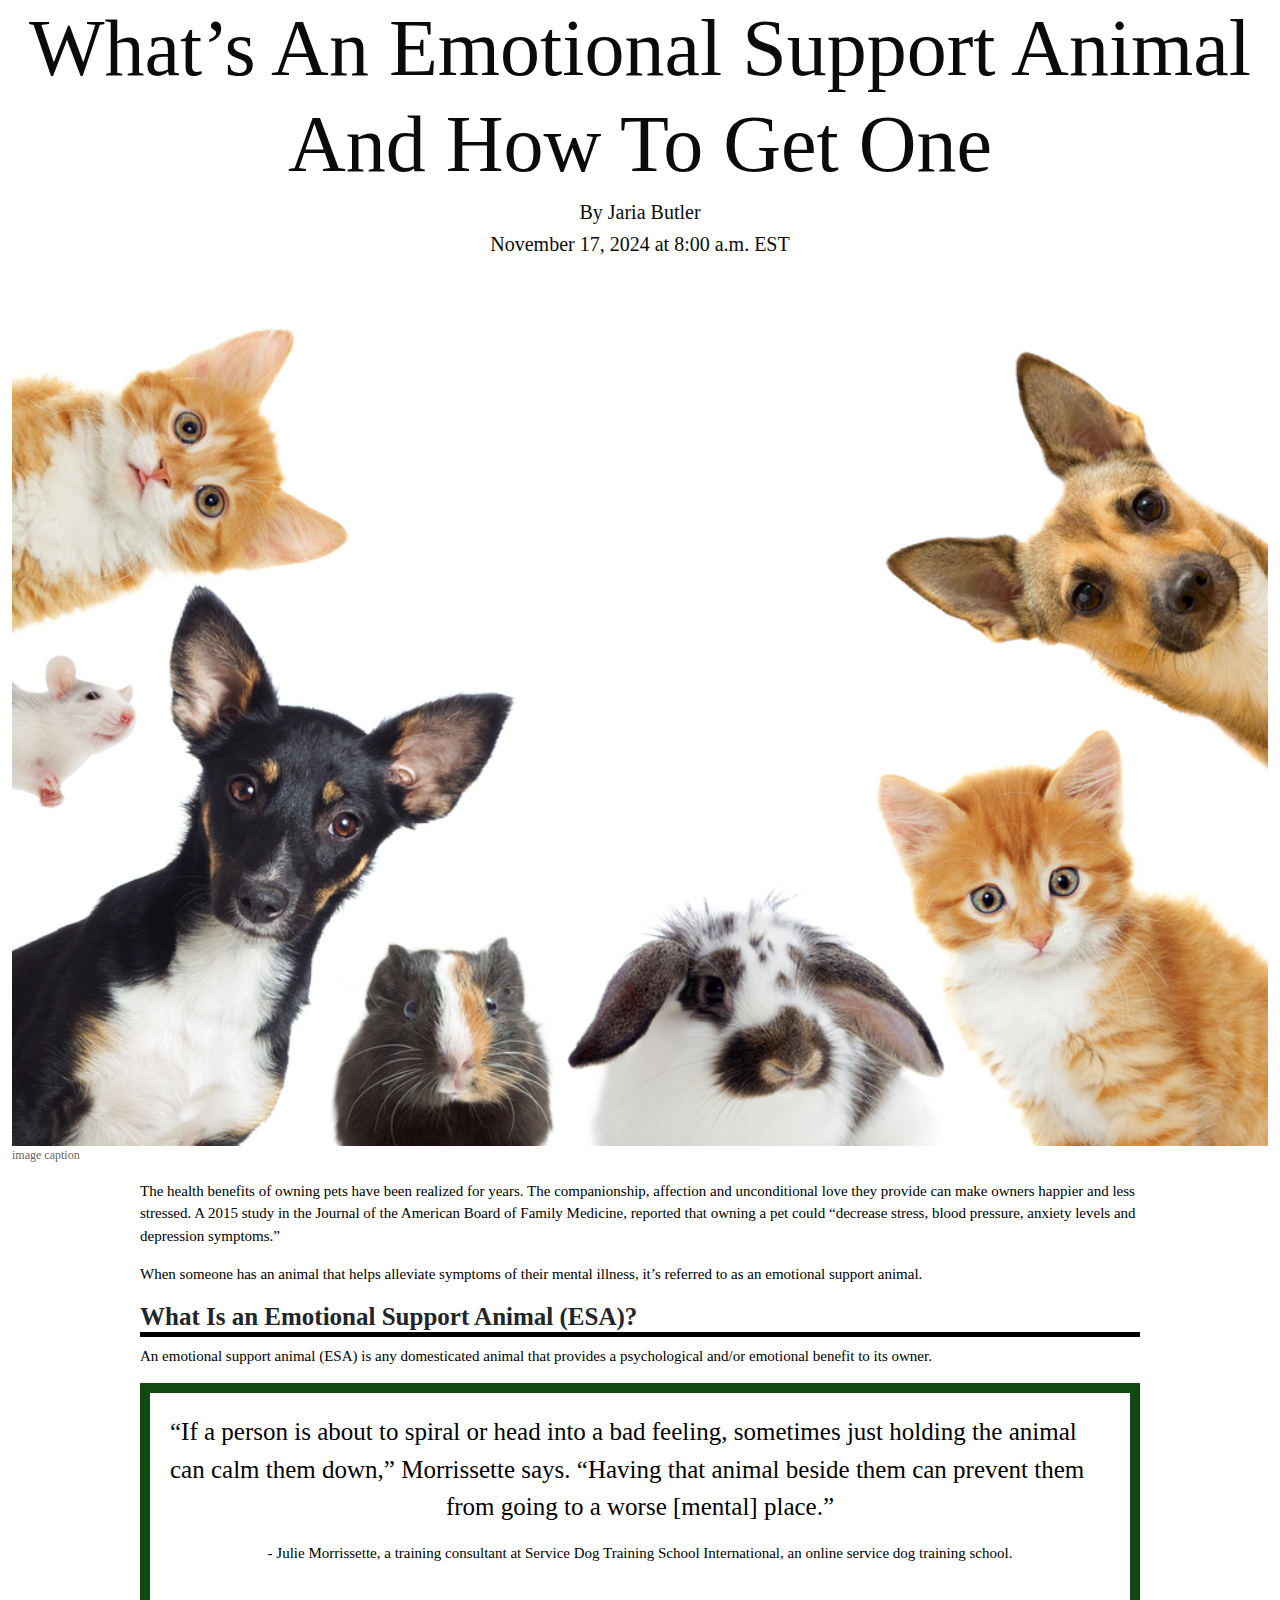
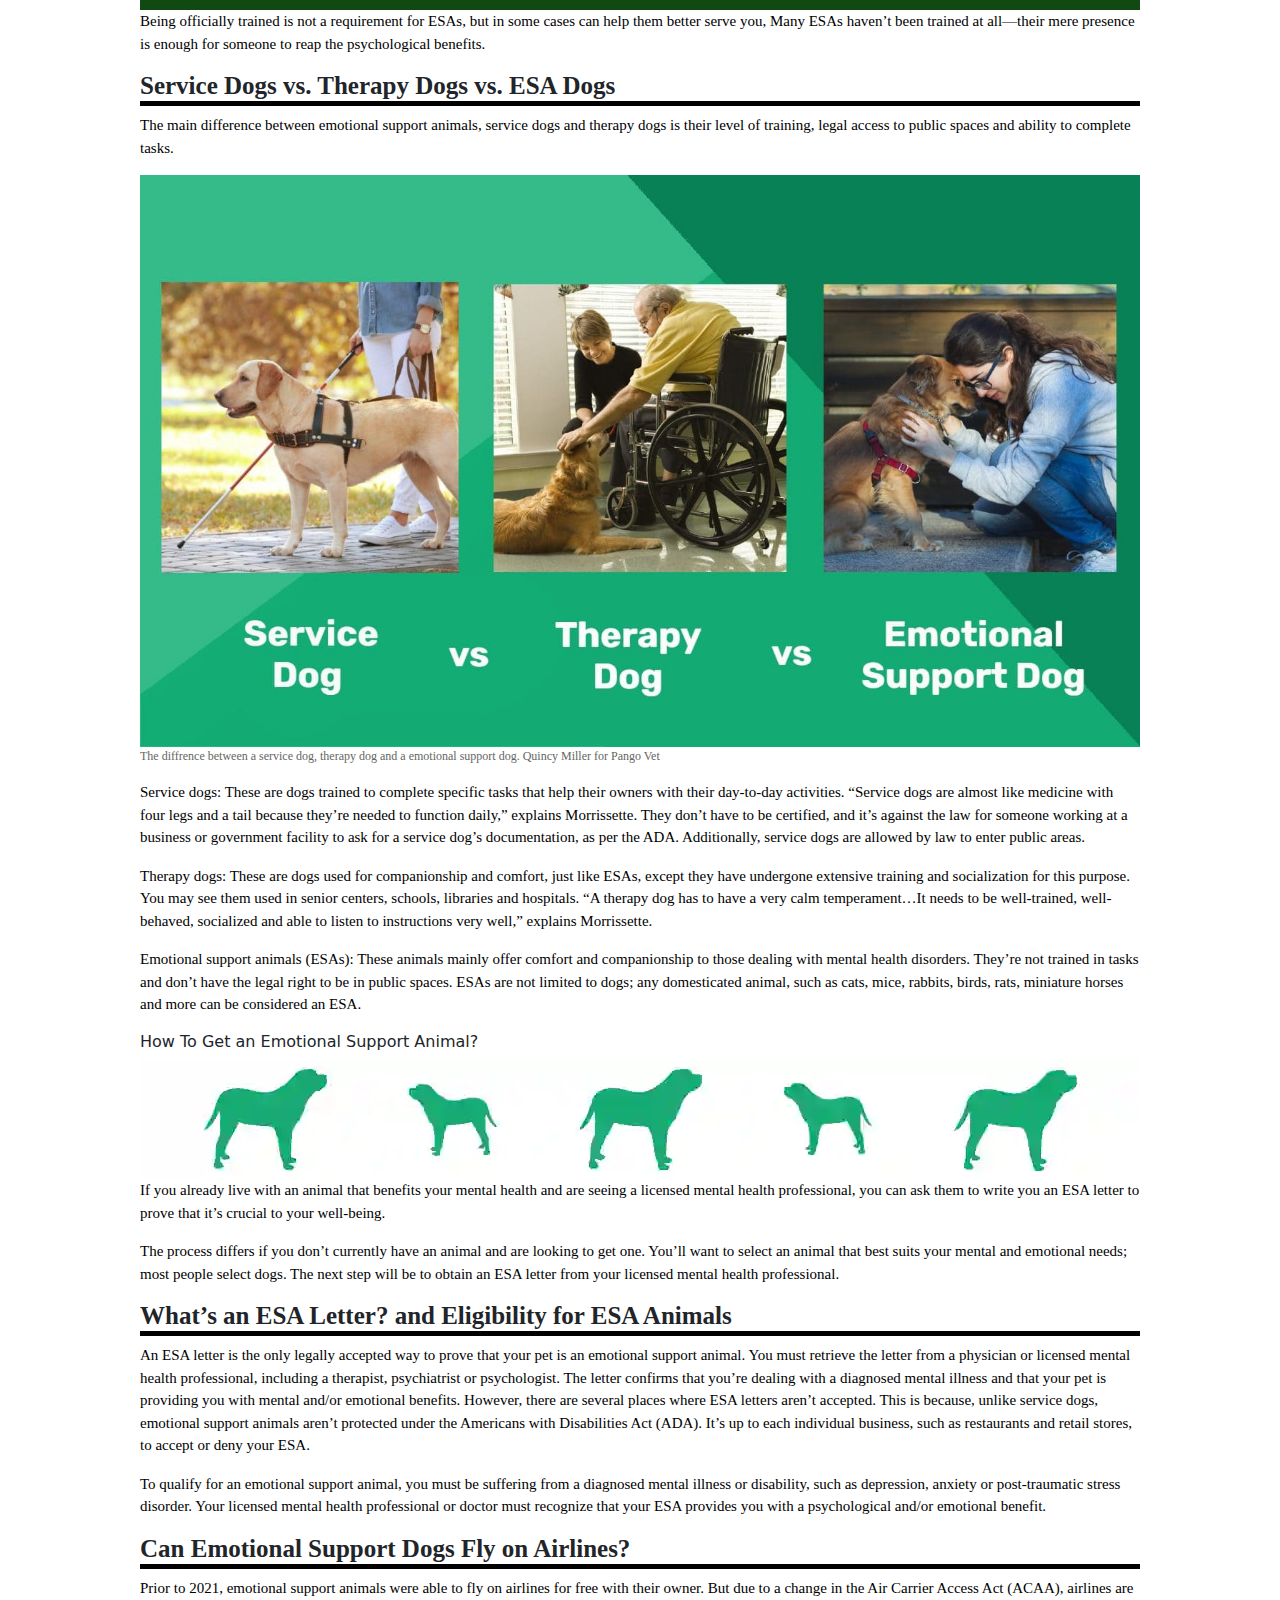
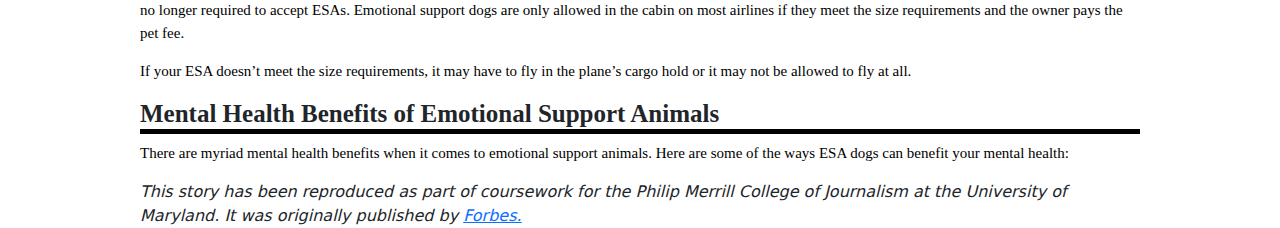
==== final-project/index.html @ 1d3c58e9 "final project" ====
<!doctype html>
<html lang="en">
    <head>
        <title>Jaria Butler Final Project</title>
        <meta charset="utf-8" />
        <meta name="viewport" content="width=device-width, initial-scale=1, shrink-to-fit=no" />

        <!-- Bootstrap CSS -->
        <link
            href="https://cdn.jsdelivr.net/npm/bootstrap@5.3.3/dist/css/bootstrap.min.css"
            rel="stylesheet"
            integrity="sha384-QWTKZyjpPEjISv5WaRU9OFeRpok6YctnYmDr5pNlyT2bRjXh0JMhjY6hW+ALEwIH"
            crossorigin="anonymous" />

        <link href="style.css" rel="stylesheet" />
    </head>

    <body>
        <div class="container-fluid" id="topper">
            <div class="row">
                <div class="col">
                    <h1>What’s An Emotional Support Animal And How To Get One</h1>
                    <h2>By Jaria Butler</h2>
                    <h3>November 17, 2024 at 8:00 a.m. EST</h3>
                    <img src="Best-Small-Pets-For-Anxiety.jpg" alt="a group of diffrent animals" id="topperimage" />
                </div>
            </div>
        </div>
        <div class="container-fluid" id="info">
            <div class="row">
                <div class="col">
                    <p class="caption">image caption</p>
                </div>
            </div>
        </div>
        <div class="container-fluid" id="content">
            <div class="row">
                <div class="col">
                    <p>
                        The health benefits of owning pets have been realized for years. The companionship, affection
                        and unconditional love they provide can make owners happier and less stressed. A 2015 study in
                        the Journal of the American Board of Family Medicine, reported that owning a pet could “decrease
                        stress, blood pressure, anxiety levels and depression symptoms.”
                    </p>
                    <p>
                        When someone has an animal that helps alleviate symptoms of their mental illness, it’s referred
                        to as an emotional support animal.
                    </p>

                    <h4>What Is an Emotional Support Animal (ESA)?</h4>
                    <p>
                        An emotional support animal (ESA) is any domesticated animal that provides a psychological
                        and/or emotional benefit to its owner.
                    </p>

                    <div class="pullquote">
                        <p class="quote">
                            “If a person is about to spiral or head into a bad feeling, sometimes just holding the
                            animal can calm them down,” Morrissette says. “Having that animal beside them can prevent
                            them from going to a worse [mental] place.”
                        </p>
                        <p class="attribution">
                            - Julie Morrissette, a training consultant at Service Dog Training School International, an
                            online service dog training school.
                        </p>
                    </div>

                    <p>
                        Being officially trained is not a requirement for ESAs, but in some cases can help them better
                        serve you, Many ESAs haven’t been trained at all—their mere presence is enough for someone to
                        reap the psychological benefits.
                    </p>
                    <h4>Service Dogs vs. Therapy Dogs vs. ESA Dogs</h4>
                    <p>
                        The main difference between emotional support animals, service dogs and therapy dogs is their
                        level of training, legal access to public spaces and ability to complete tasks.
                    </p>
                    <img
                        src="Service-Dog-vs.-Therapy-Dog-vs.-Emotional-Support-Dog%20(1).jpg"
                        alt="Pictures of diffrent animals and their label." />
                    <p class="caption">
                        The diffrence between a service dog, therapy dog and a emotional support dog.
                        <span class="credit">Quincy Miller for Pango Vet</span>
                    </p>

                    <p>
                        Service dogs: These are dogs trained to complete specific tasks that help their owners with
                        their day-to-day activities. “Service dogs are almost like medicine with four legs and a tail
                        because they’re needed to function daily,” explains Morrissette. They don’t have to be
                        certified, and it’s against the law for someone working at a business or government facility to
                        ask for a service dog’s documentation, as per the ADA. Additionally, service dogs are allowed by
                        law to enter public areas.
                    </p>

                    <p>
                        Therapy dogs: These are dogs used for companionship and comfort, just like ESAs, except they
                        have undergone extensive training and socialization for this purpose. You may see them used in
                        senior centers, schools, libraries and hospitals. “A therapy dog has to have a very calm
                        temperament…It needs to be well-trained, well-behaved, socialized and able to listen to
                        instructions very well,” explains Morrissette.
                    </p>

                    <p>
                        Emotional support animals (ESAs): These animals mainly offer comfort and companionship to those
                        dealing with mental health disorders. They’re not trained in tasks and don’t have the legal
                        right to be in public spaces. ESAs are not limited to dogs; any domesticated animal, such as
                        cats, mice, rabbits, birds, rats, miniature horses and more can be considered an ESA.
                    </p>
                    <h6>How To Get an Emotional Support Animal?</h6>
                    <img src="dog.webp" alt="Green dogs" />
                    <p>
                        If you already live with an animal that benefits your mental health and are seeing a licensed
                        mental health professional, you can ask them to write you an ESA letter to prove that it’s
                        crucial to your well-being.
                    </p>

                    <p>
                        The process differs if you don’t currently have an animal and are looking to get one. You’ll
                        want to select an animal that best suits your mental and emotional needs; most people select
                        dogs. The next step will be to obtain an ESA letter from your licensed mental health
                        professional.
                    </p>
                    <h4>What’s an ESA Letter? and Eligibility for ESA Animals</h4>
                    <p>
                        An ESA letter is the only legally accepted way to prove that your pet is an emotional support
                        animal. You must retrieve the letter from a physician or licensed mental health professional,
                        including a therapist, psychiatrist or psychologist. The letter confirms that you’re dealing
                        with a diagnosed mental illness and that your pet is providing you with mental and/or emotional
                        benefits. However, there are several places where ESA letters aren’t accepted. This is because,
                        unlike service dogs, emotional support animals aren’t protected under the Americans with
                        Disabilities Act (ADA). It’s up to each individual business, such as restaurants and retail
                        stores, to accept or deny your ESA.
                    </p>

                    <p>
                        To qualify for an emotional support animal, you must be suffering from a diagnosed mental
                        illness or disability, such as depression, anxiety or post-traumatic stress disorder. Your
                        licensed mental health professional or doctor must recognize that your ESA provides you with a
                        psychological and/or emotional benefit.
                    </p>
                    <h4>Can Emotional Support Dogs Fly on Airlines?</h4>
                    <p>
                        Prior to 2021, emotional support animals were able to fly on airlines for free with their owner.
                        But due to a change in the Air Carrier Access Act (ACAA), airlines are no longer required to
                        accept ESAs. Emotional support dogs are only allowed in the cabin on most airlines if they meet
                        the size requirements and the owner pays the pet fee.
                    </p>
                    <p>
                        If your ESA doesn’t meet the size requirements, it may have to fly in the plane’s cargo hold or
                        it may not be allowed to fly at all.
                    </p>

                    <h4>Mental Health Benefits of Emotional Support Animals</h4>

                    <p>
                        There are myriad mental health benefits when it comes to emotional support animals. Here are
                        some of the ways ESA dogs can benefit your mental health:
                    </p>

                    <em>
                        This story has been reproduced as part of coursework for the Philip Merrill College of
                        Journalism at the University of Maryland. It was originally published by
                        <a
                            href="https://www.forbes.com/advisor/pet-insurance/pet-care/emotional-support-animal/"
                            target="_blank"
                            >Forbes.</a
                        ></em
                    >
                </div>
            </div>
        </div>
    </body>
</html>
---- final-project/style.css ----
@media {
    img {
        width: 100%;
    }
    h1 {
        font-family: "Garamond";
        font-size: 50px;
        color: #0b0b0b;
        text-align: center;
    }

    p {
        font-family: "Garamond";
        font-size: 15px;
        color: #000000;
       
    }
    h2 {
        font-family: "Garamond";
        font-size: 20px;
        color: #0b0b0b;
        text-align-last: center;
    }
    h3 {
        font-family: "Garamond";
        font-size: 20px;
        color: #0b0b0b;
        text-align: center;
    }
    h4 {
        border-bottom: 5px solid #000000;
        font-family: "Garamond";
        font-weight: bold;
        font-size: 25px;
    }
   
    #content {
        width: 100%;
        margin: auto;
    }
    .caption {
        font-size: 12px;
        color: #636663;
    }
    .pullquote {
        border: 10px solid #114912;
        padding: 20px;
        text-align-last: center;
    }
    .quote {
        font-size: 25px;
    }
    .attribution {
        font-size: 15px;
    }
}

@media (min-width: 576px) {
    #content {
        width: 80%;
        margin: auto;
    }
    h1 {
        font-size: 80px;
    }
}
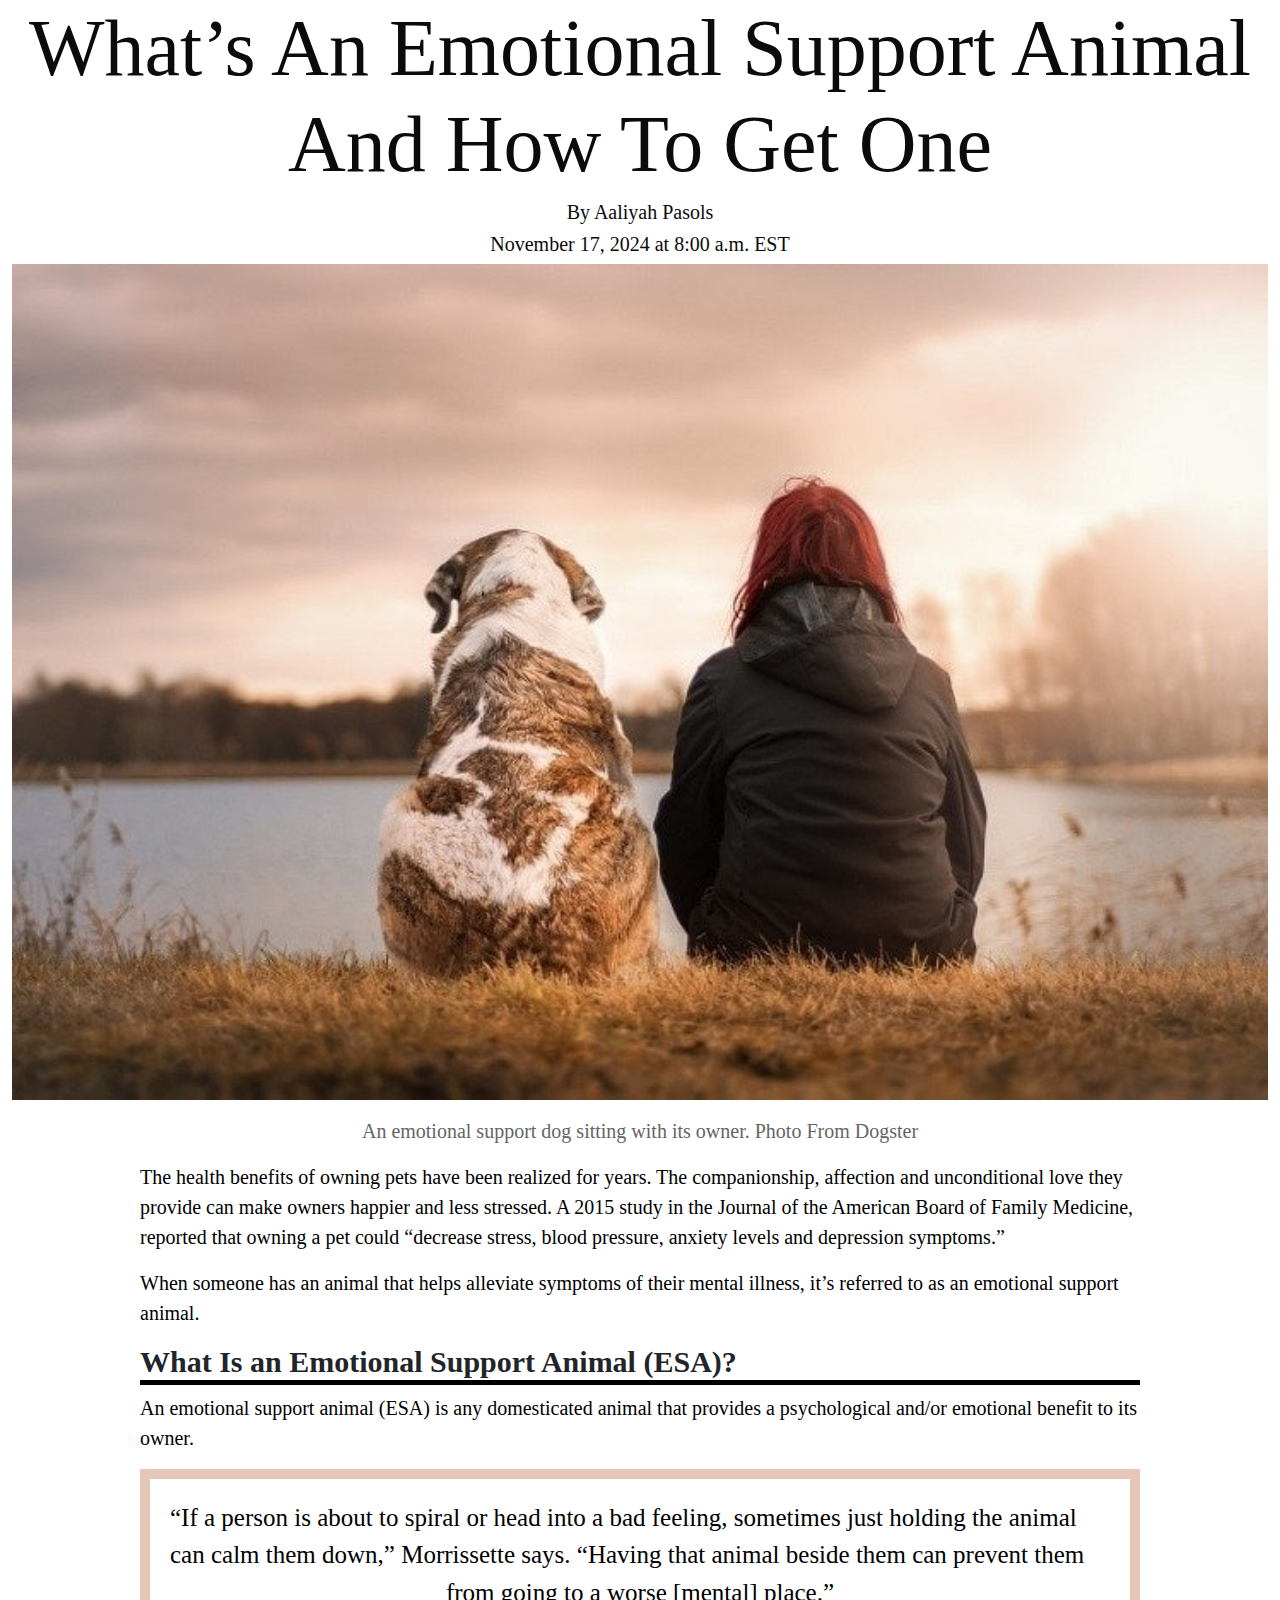
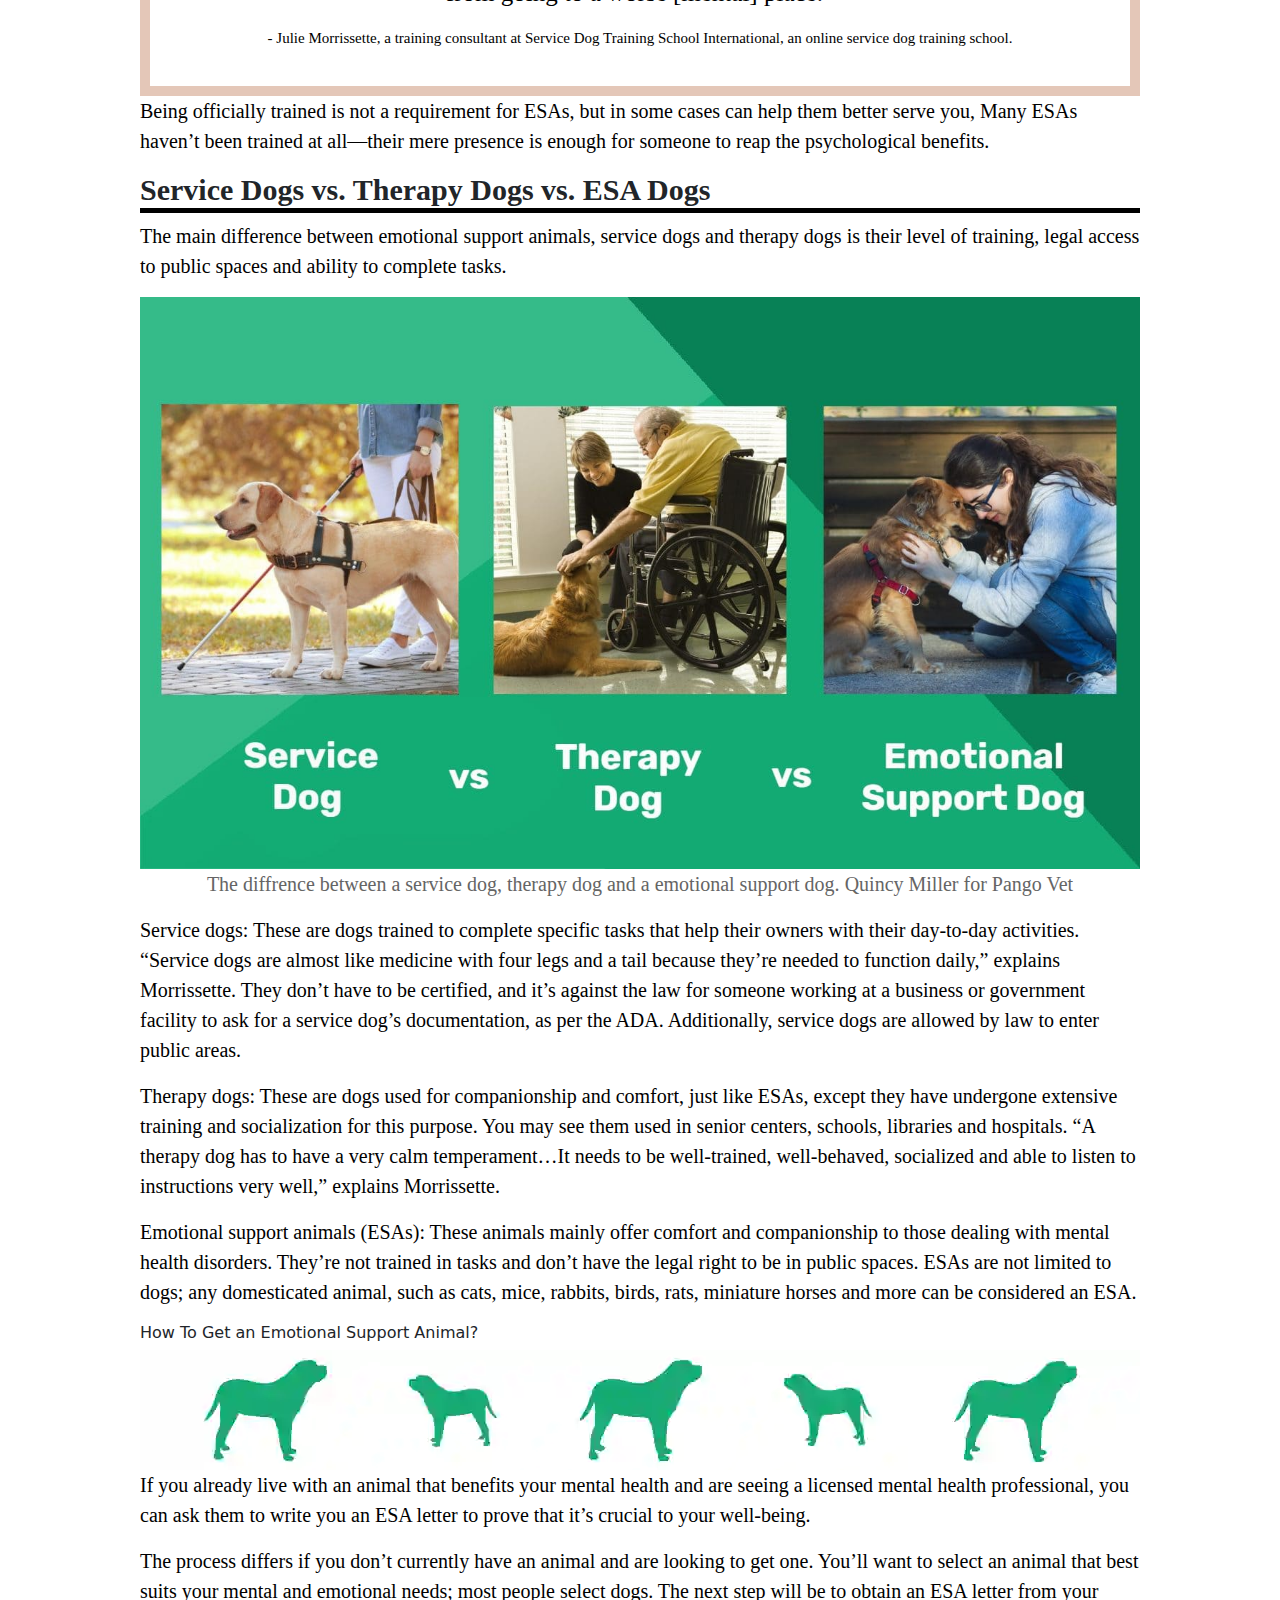
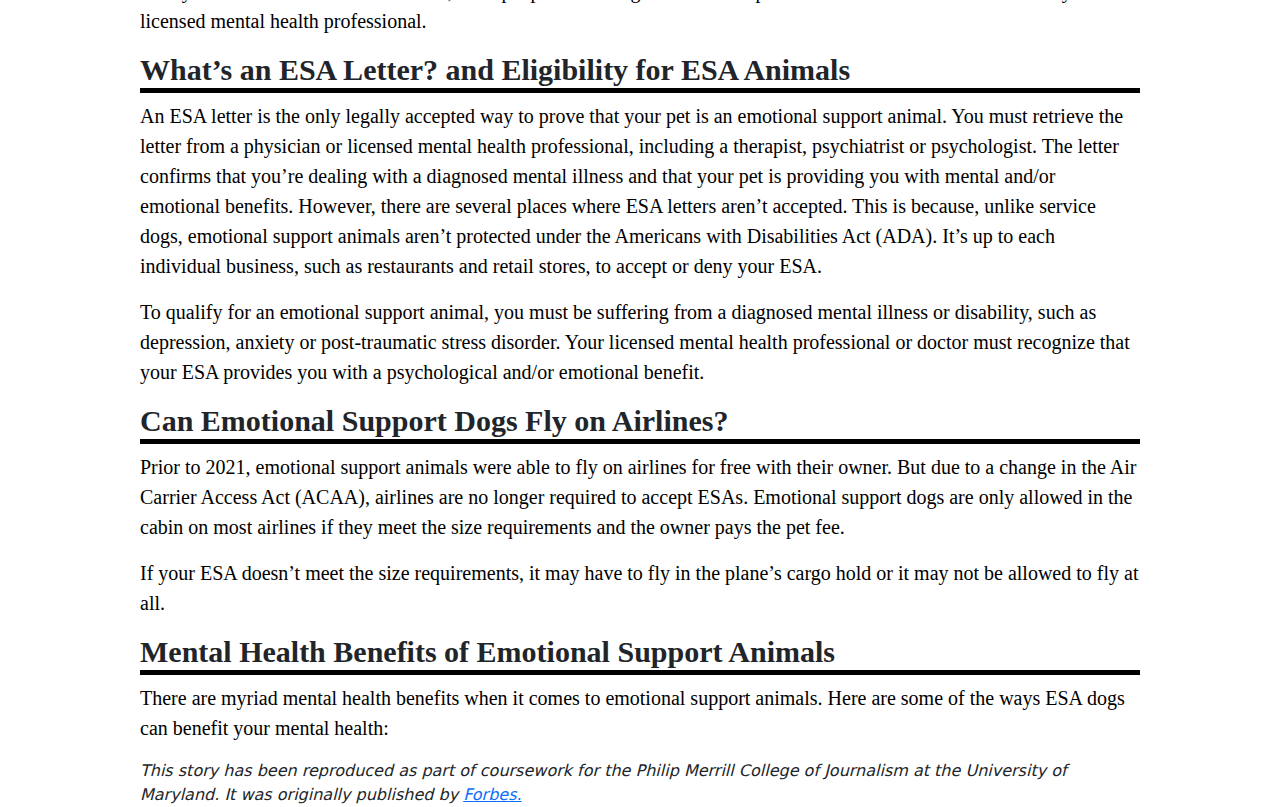
==== commit a6057fa2: "dog picture" ====
--- a/final-project/index.html
+++ b/final-project/index.html
@@ -20,16 +20,20 @@
             <div class="row">
                 <div class="col">
                     <h1>What’s An Emotional Support Animal And How To Get One</h1>
-                    <h2>By Jaria Butler</h2>
+                    <h2>By Aaliyah Pasols</h2>
                     <h3>November 17, 2024 at 8:00 a.m. EST</h3>
-                    <img src="Best-Small-Pets-For-Anxiety.jpg" alt="a group of diffrent animals" id="topperimage" />
+                    <img src="friend-emotional-support_Seaq68_Pixabay.jpg" id="topperimage" />
                 </div>
             </div>
         </div>
         <div class="container-fluid" id="info">
             <div class="row">
                 <div class="col">
-                    <p class="caption">image caption</p>
+                    <p class="caption"></p>
+                    <p class="caption">
+                        An emotional support dog sitting with its owner.
+                        <span class="credit">Photo From Dogster</span>
+                    </p>
                 </div>
             </div>
         </div>
@@ -46,25 +50,21 @@
                         When someone has an animal that helps alleviate symptoms of their mental illness, it’s referred
                         to as an emotional support animal.
                     </p>
-
+                   
                     <h4>What Is an Emotional Support Animal (ESA)?</h4>
                     <p>
                         An emotional support animal (ESA) is any domesticated animal that provides a psychological
                         and/or emotional benefit to its owner.
                     </p>
-
-                    <div class="pullquote">
+ <div class="pullquote">
                         <p class="quote">
-                            “If a person is about to spiral or head into a bad feeling, sometimes just holding the
-                            animal can calm them down,” Morrissette says. “Having that animal beside them can prevent
-                            them from going to a worse [mental] place.”
+                        “If a person is about to spiral or head into a bad feeling, sometimes just holding the animal can calm them down,” Morrissette says. “Having that animal beside them can prevent them from going to a worse [mental] place.”
                         </p>
                         <p class="attribution">
                             - Julie Morrissette, a training consultant at Service Dog Training School International, an
                             online service dog training school.
                         </p>
                     </div>
-
                     <p>
                         Being officially trained is not a requirement for ESAs, but in some cases can help them better
                         serve you, Many ESAs haven’t been trained at all—their mere presence is enough for someone to
--- a/final-project/style.css
+++ b/final-project/style.css
@@ -3,26 +3,25 @@
         width: 100%;
     }
     h1 {
-        font-family: "Garamond";
-        font-size: 50px;
+        font-family: "Tinos", serif;
+        font-size: 45px;
         color: #0b0b0b;
         text-align: center;
     }
 
     p {
         font-family: "Garamond";
-        font-size: 15px;
+        font-size: 20px;
         color: #000000;
-       
     }
     h2 {
-        font-family: "Garamond";
+        font-family: "Tinos", serif;
         font-size: 20px;
         color: #0b0b0b;
         text-align-last: center;
     }
     h3 {
-        font-family: "Garamond";
+        font-family: "Tinos", serif;
         font-size: 20px;
         color: #0b0b0b;
         text-align: center;
@@ -31,19 +30,21 @@
         border-bottom: 5px solid #000000;
         font-family: "Garamond";
         font-weight: bold;
-        font-size: 25px;
+        font-size: 30px;
     }
-   
+
     #content {
         width: 100%;
         margin: auto;
+       
     }
     .caption {
-        font-size: 12px;
-        color: #636663;
+        font-size: 15x;
+        color: #656565;
+        text-align-last: center;
     }
     .pullquote {
-        border: 10px solid #114912;
+        border: 10px solid #e4c7b8;
         padding: 20px;
         text-align-last: center;
     }
@@ -53,8 +54,9 @@
     .attribution {
         font-size: 15px;
     }
+
+
 }
-
 @media (min-width: 576px) {
     #content {
         width: 80%;
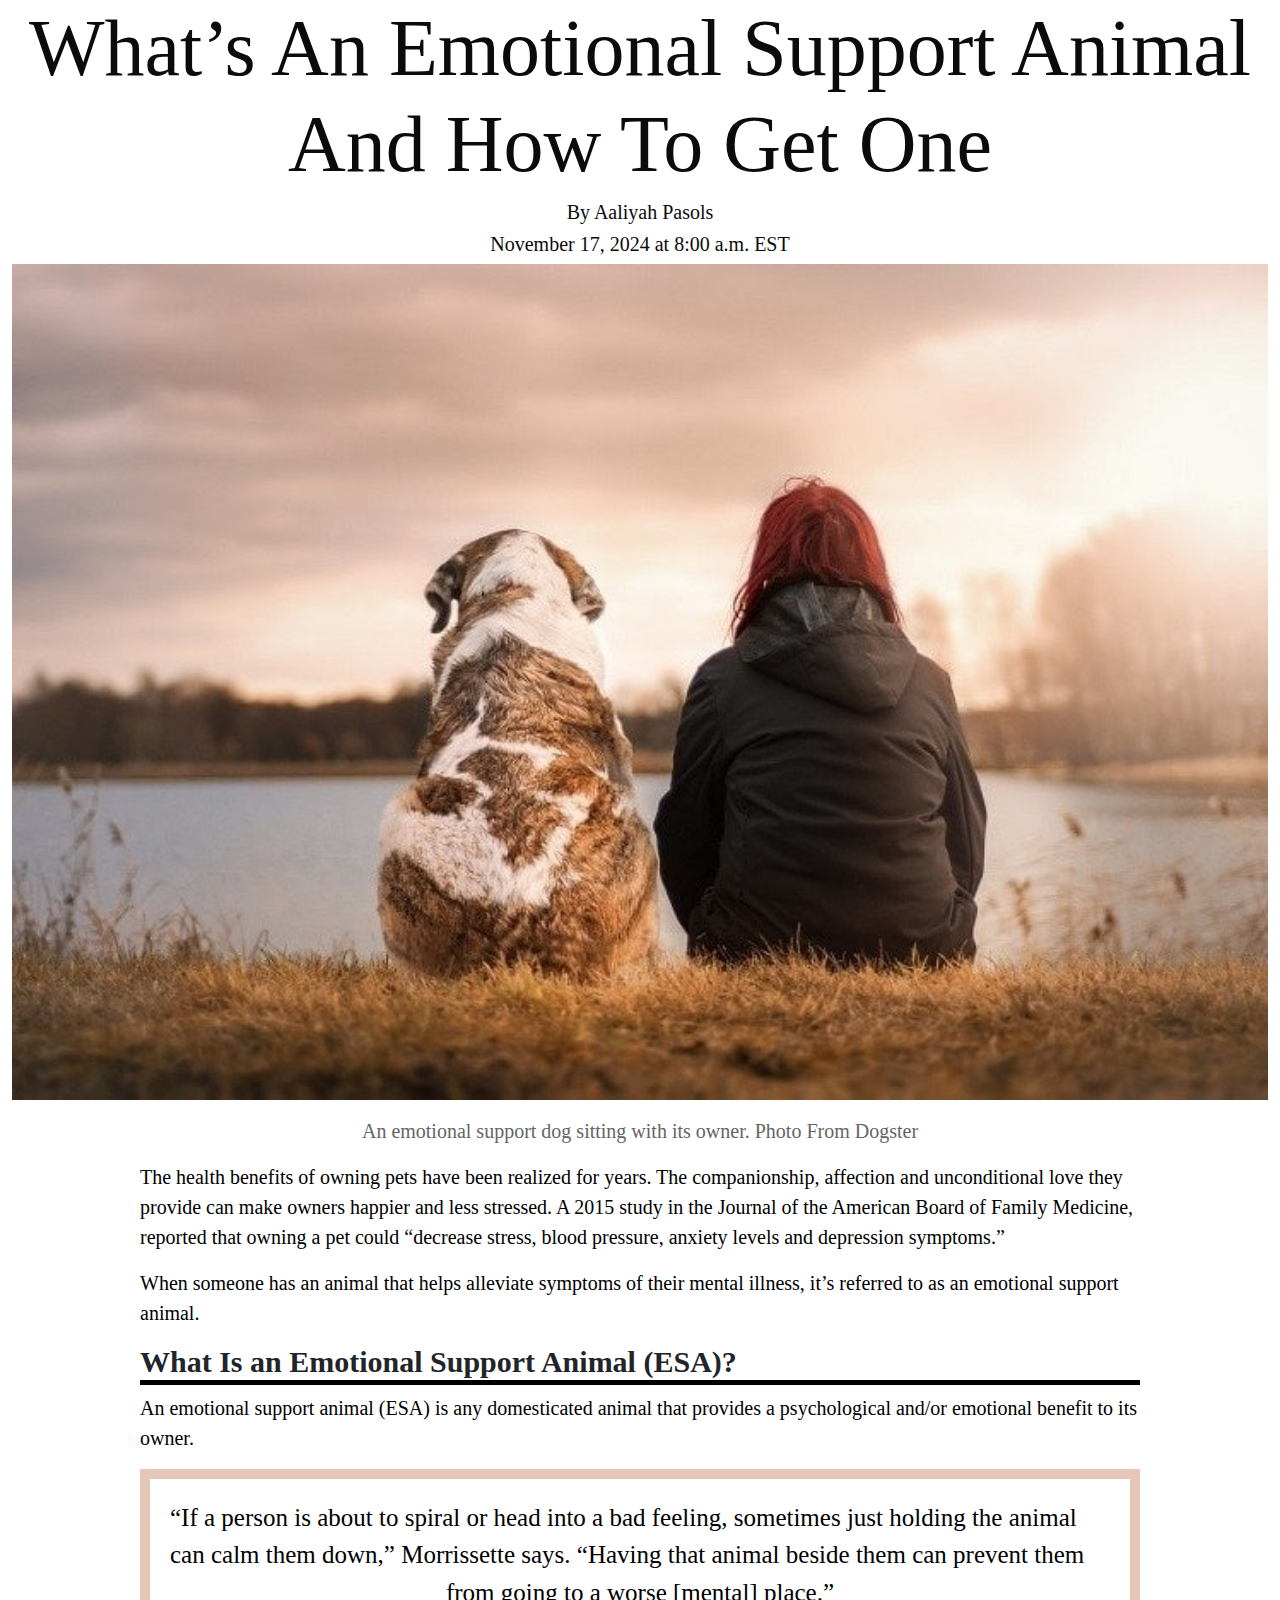
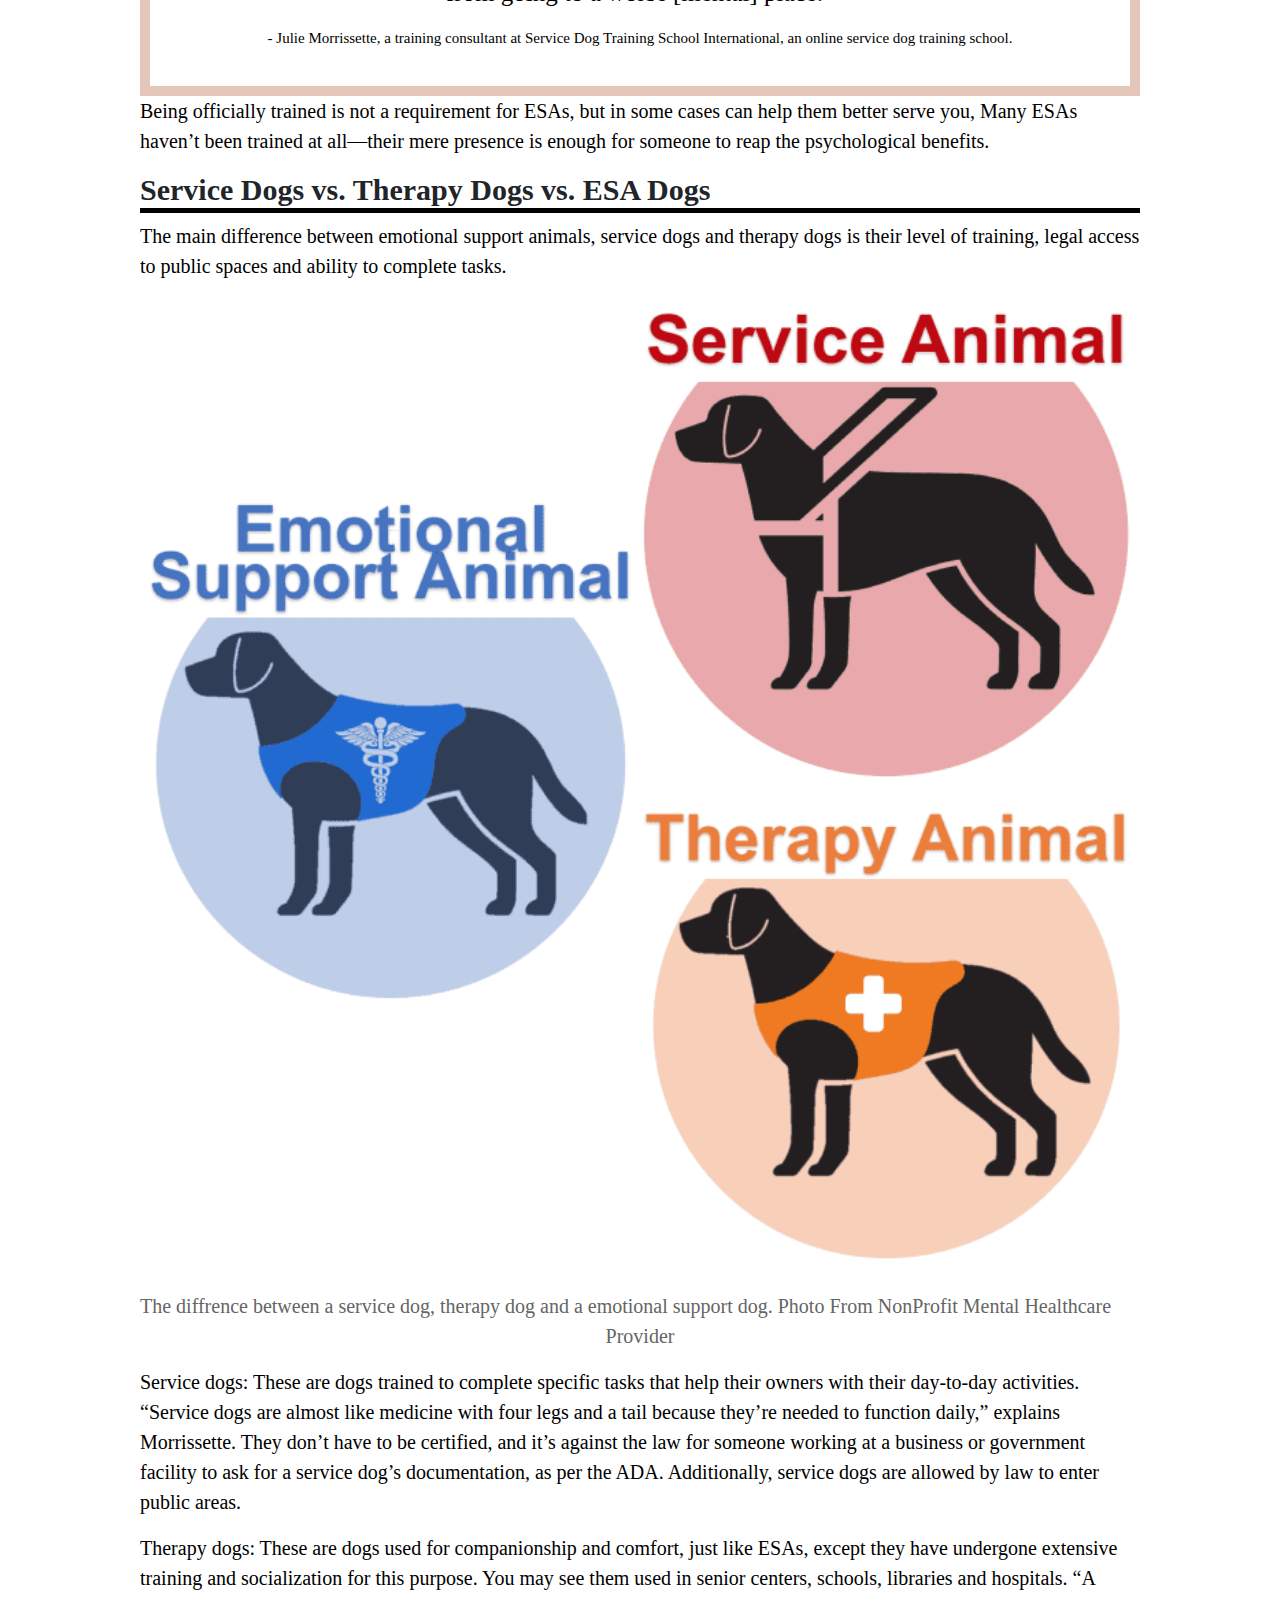
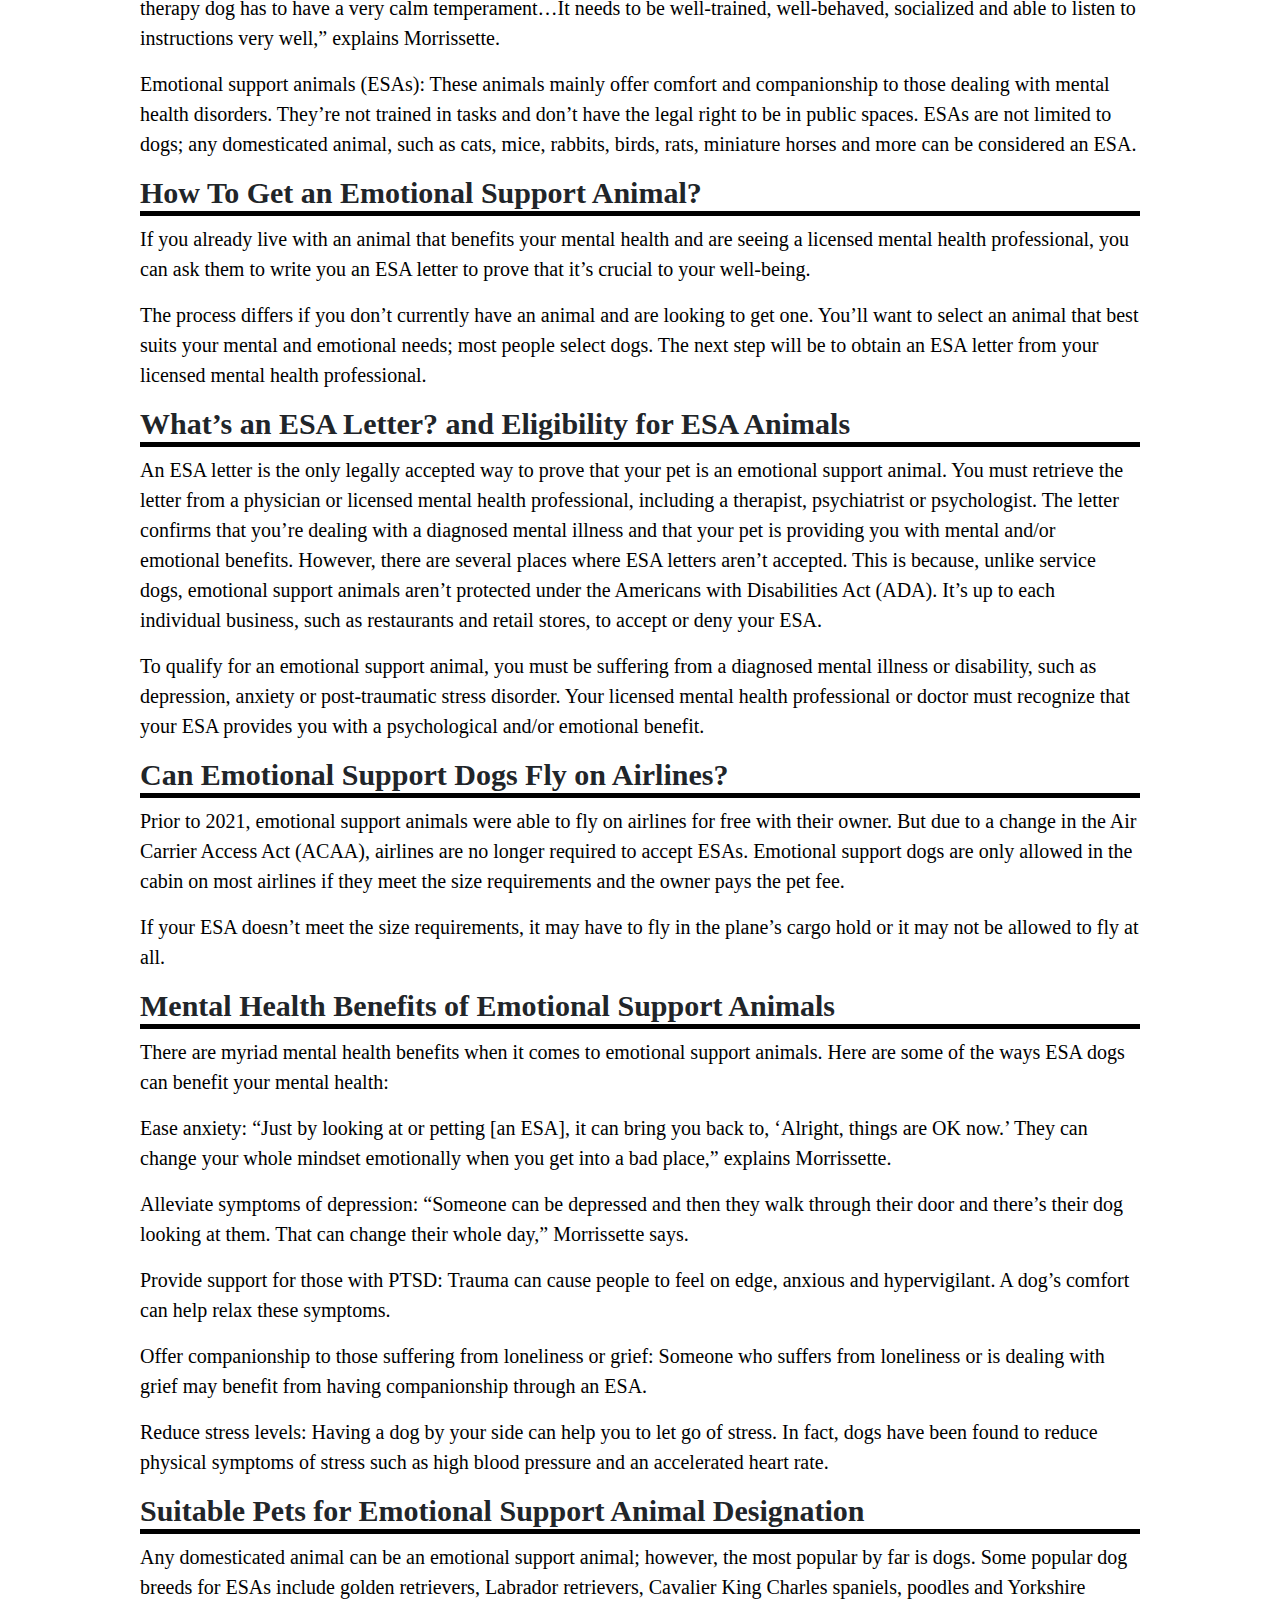
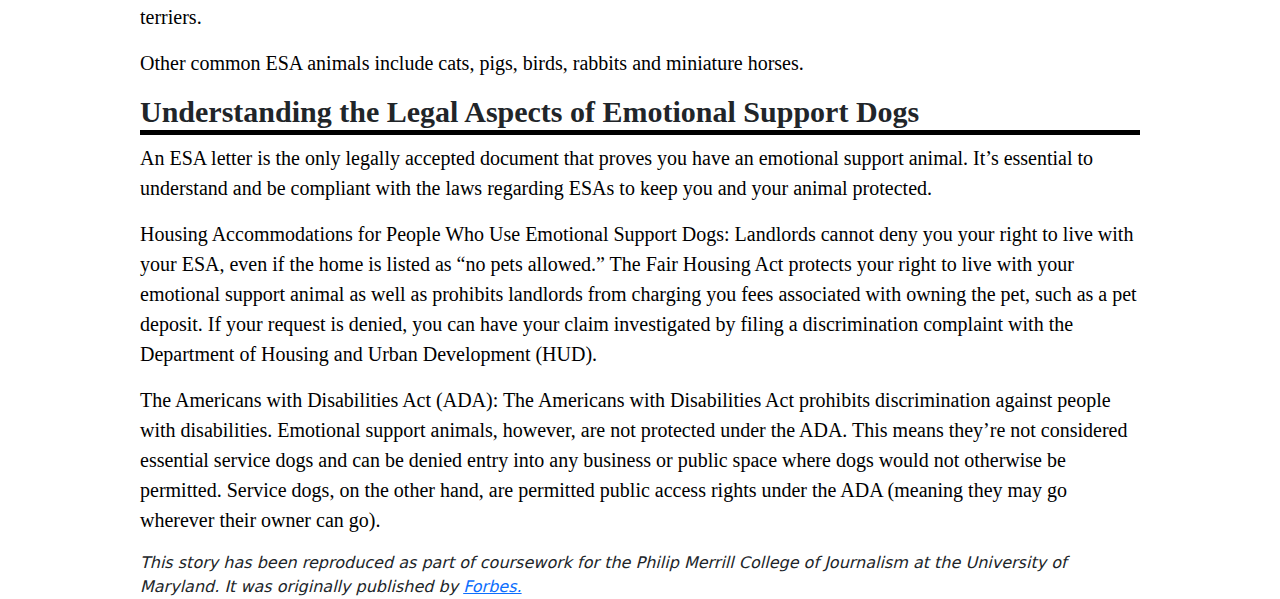
==== commit cfa2522b: "Final project" ====
--- a/final-project/index.html
+++ b/final-project/index.html
@@ -50,15 +50,17 @@
                         When someone has an animal that helps alleviate symptoms of their mental illness, it’s referred
                         to as an emotional support animal.
                     </p>
-                   
+
                     <h4>What Is an Emotional Support Animal (ESA)?</h4>
                     <p>
                         An emotional support animal (ESA) is any domesticated animal that provides a psychological
                         and/or emotional benefit to its owner.
                     </p>
- <div class="pullquote">
+                    <div class="pullquote">
                         <p class="quote">
-                        “If a person is about to spiral or head into a bad feeling, sometimes just holding the animal can calm them down,” Morrissette says. “Having that animal beside them can prevent them from going to a worse [mental] place.”
+                            “If a person is about to spiral or head into a bad feeling, sometimes just holding the
+                            animal can calm them down,” Morrissette says. “Having that animal beside them can prevent
+                            them from going to a worse [mental] place.”
                         </p>
                         <p class="attribution">
                             - Julie Morrissette, a training consultant at Service Dog Training School International, an
@@ -76,11 +78,11 @@
                         level of training, legal access to public spaces and ability to complete tasks.
                     </p>
                     <img
-                        src="Service-Dog-vs.-Therapy-Dog-vs.-Emotional-Support-Dog%20(1).jpg"
+                        src="Service-Support-Therapy-Dog-Animal-Icon.webp"
                         alt="Pictures of diffrent animals and their label." />
                     <p class="caption">
                         The diffrence between a service dog, therapy dog and a emotional support dog.
-                        <span class="credit">Quincy Miller for Pango Vet</span>
+                        <span class="credit">Photo From NonProfit Mental Healthcare Provider</span>
                     </p>
 
                     <p>
@@ -106,8 +108,7 @@
                         right to be in public spaces. ESAs are not limited to dogs; any domesticated animal, such as
                         cats, mice, rabbits, birds, rats, miniature horses and more can be considered an ESA.
                     </p>
-                    <h6>How To Get an Emotional Support Animal?</h6>
-                    <img src="dog.webp" alt="Green dogs" />
+                    <h4>How To Get an Emotional Support Animal?</h4>
                     <p>
                         If you already live with an animal that benefits your mental health and are seeing a licensed
                         mental health professional, you can ask them to write you an ESA letter to prove that it’s
@@ -156,7 +157,22 @@
                         There are myriad mental health benefits when it comes to emotional support animals. Here are
                         some of the ways ESA dogs can benefit your mental health:
                     </p>
-
+<P>Ease anxiety: “Just by looking at or petting [an ESA], it can bring you back to, ‘Alright, things are OK now.’ They can change your whole mindset emotionally when you get into a bad place,” explains Morrissette.
+</P>
+                    <P>Alleviate symptoms of depression: “Someone can be depressed and then they walk through their door and there’s their dog looking at them. That can change their whole day,” Morrissette says.</P>
+                    <P>Provide support for those with PTSD: Trauma can cause people to feel on edge, anxious and hypervigilant. A dog’s comfort can help relax these symptoms.</P>
+                    <P>Offer companionship to those suffering from loneliness or grief: Someone who suffers from loneliness or is dealing with grief may benefit from having companionship through an ESA.</P>
+                    <P>Reduce stress levels: Having a dog by your side can help you to let go of stress. In fact, dogs have been found to reduce physical symptoms of stress such as high blood pressure and an accelerated heart rate.</P>
+                    <h4>Suitable Pets for Emotional Support Animal Designation</h4>
+                    <P>Any domesticated animal can be an emotional support animal; however, the most popular by far is dogs. Some popular dog breeds for ESAs include golden retrievers, Labrador retrievers, Cavalier King Charles spaniels, poodles and Yorkshire terriers.</P>
+                    <P>Other common ESA animals include cats, pigs, birds, rabbits and miniature horses.</P>
+                      <h4>Understanding the Legal Aspects of Emotional Support Dogs</h4>
+                    <P>An ESA letter is the only legally accepted document that proves you have an emotional support animal. It’s essential to understand and be compliant with the laws regarding ESAs to keep you and your animal protected.</P>
+                    <P>Housing Accommodations for People Who Use Emotional Support Dogs: 
+Landlords cannot deny you your right to live with your ESA, even if the home is listed as “no pets allowed.” The Fair Housing Act protects your right to live with your emotional support animal as well as prohibits landlords from charging you fees associated with owning the pet, such as a pet deposit. If your request is denied, you can have your claim investigated by filing a discrimination complaint with the Department of Housing and Urban Development (HUD).</P>
+                    <P>The Americans with Disabilities Act (ADA):
+The Americans with Disabilities Act prohibits discrimination against people with disabilities. Emotional support animals, however, are not protected under the ADA. This means they’re not considered essential service dogs and can be denied entry into any business or public space where dogs would not otherwise be permitted. Service dogs, on the other hand, are permitted public access rights under the ADA (meaning they may go wherever their owner can go).
+</P>
                     <em>
                         This story has been reproduced as part of coursework for the Philip Merrill College of
                         Journalism at the University of Maryland. It was originally published by
@@ -164,8 +180,8 @@
                             href="https://www.forbes.com/advisor/pet-insurance/pet-care/emotional-support-animal/"
                             target="_blank"
                             >Forbes.</a
-                        ></em
-                    >
+                        ></em>
+                    
                 </div>
             </div>
         </div>
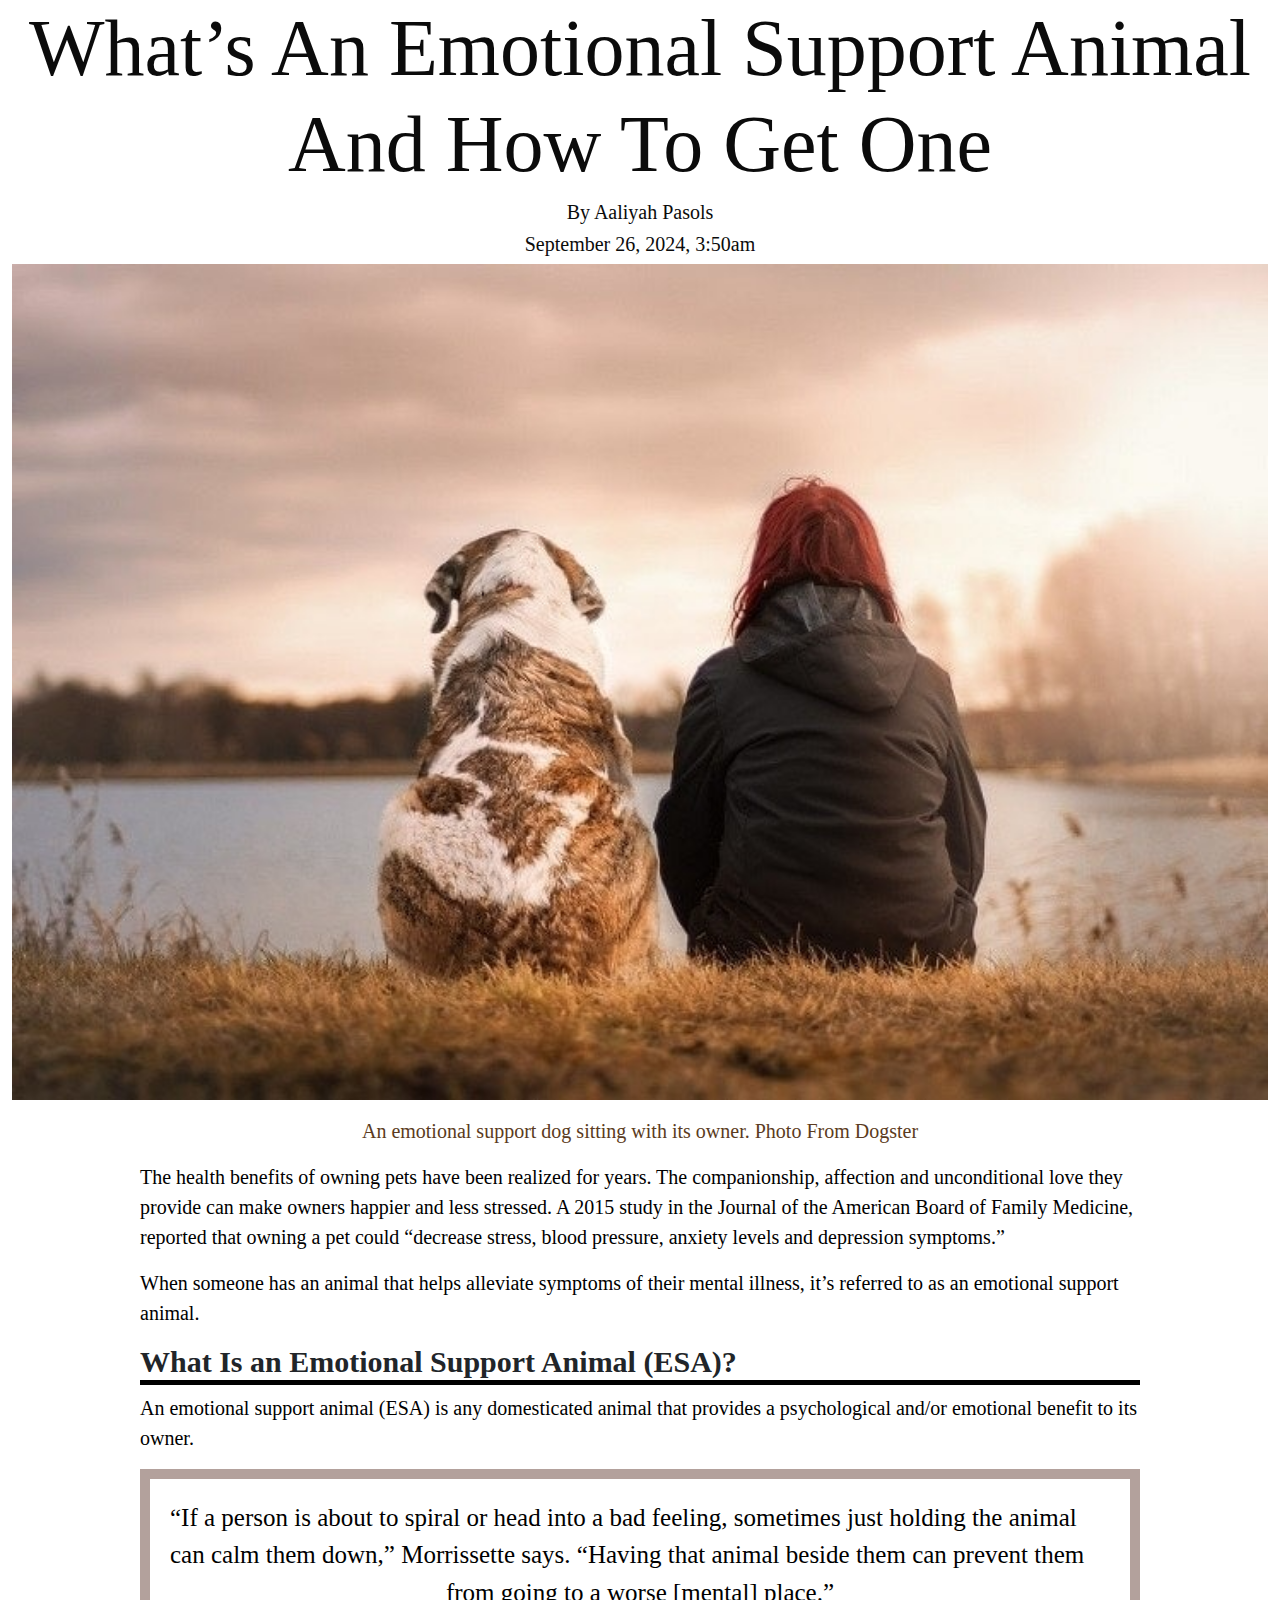
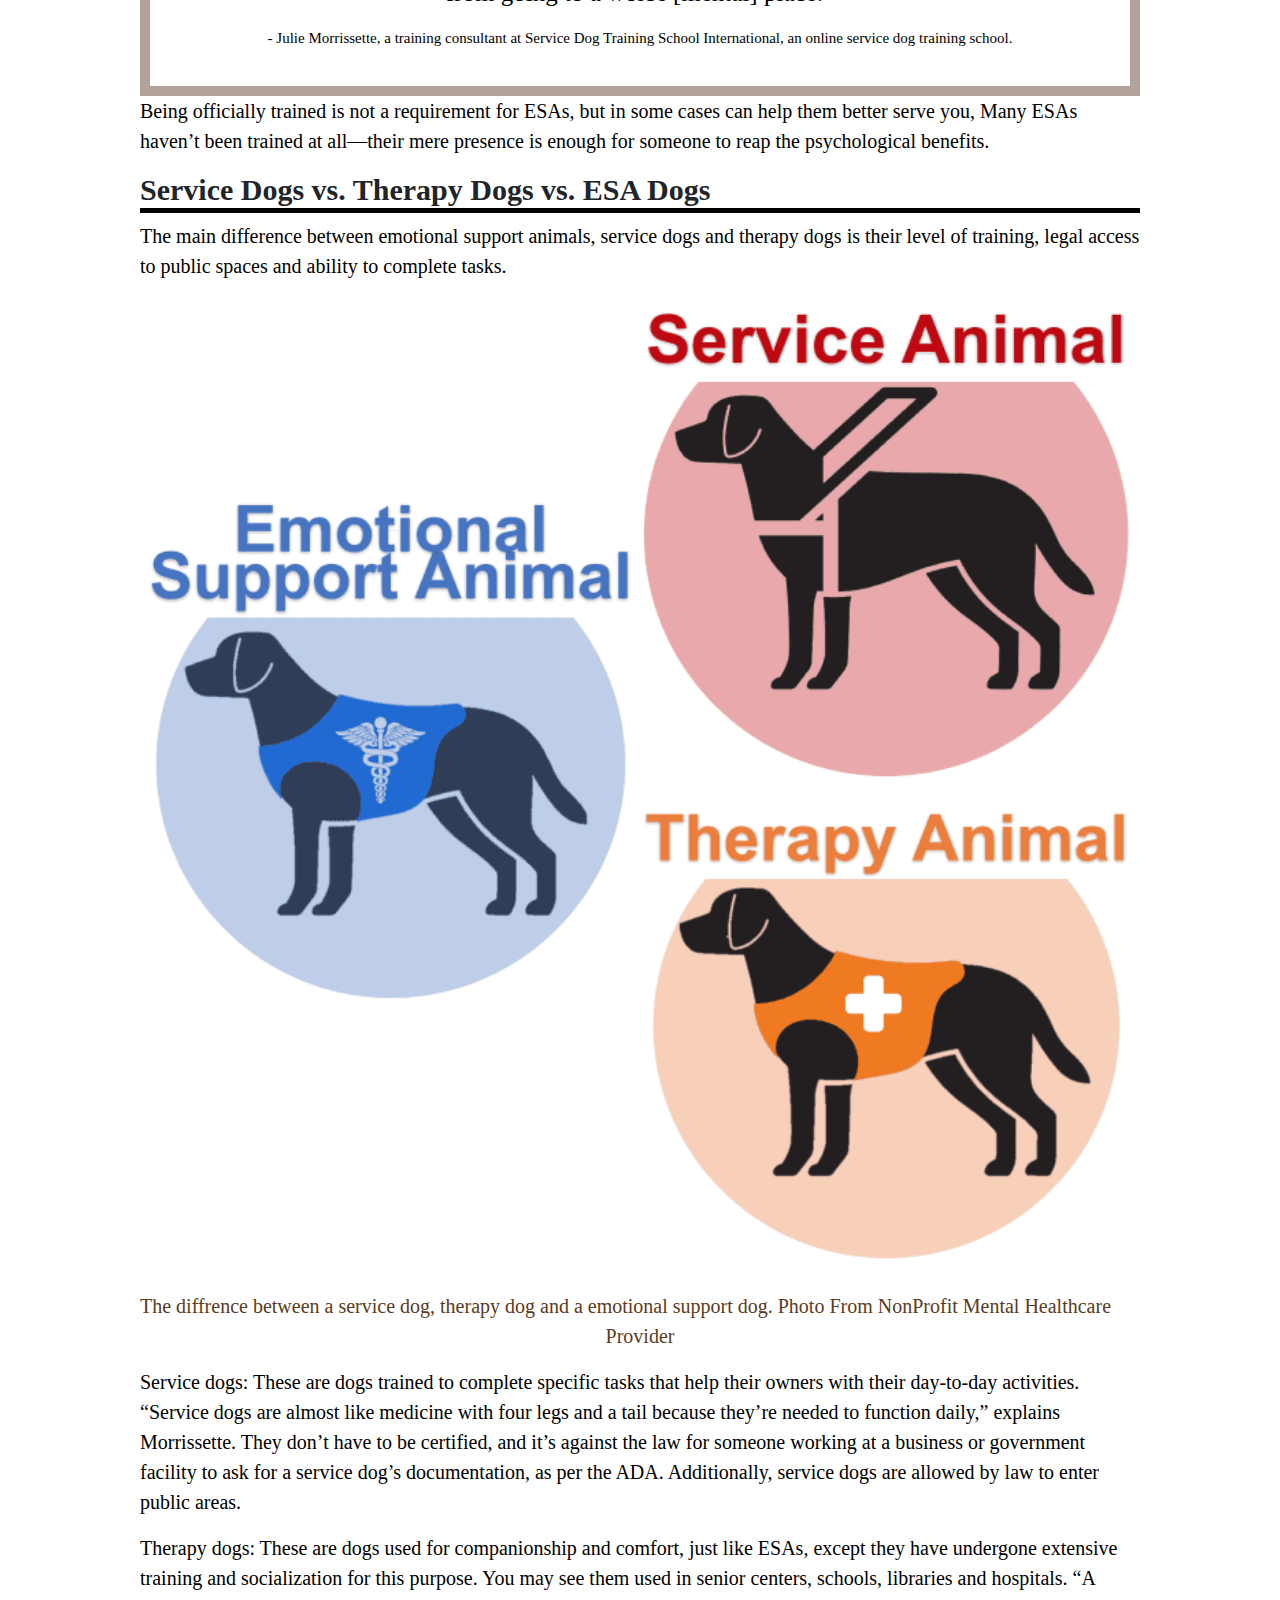
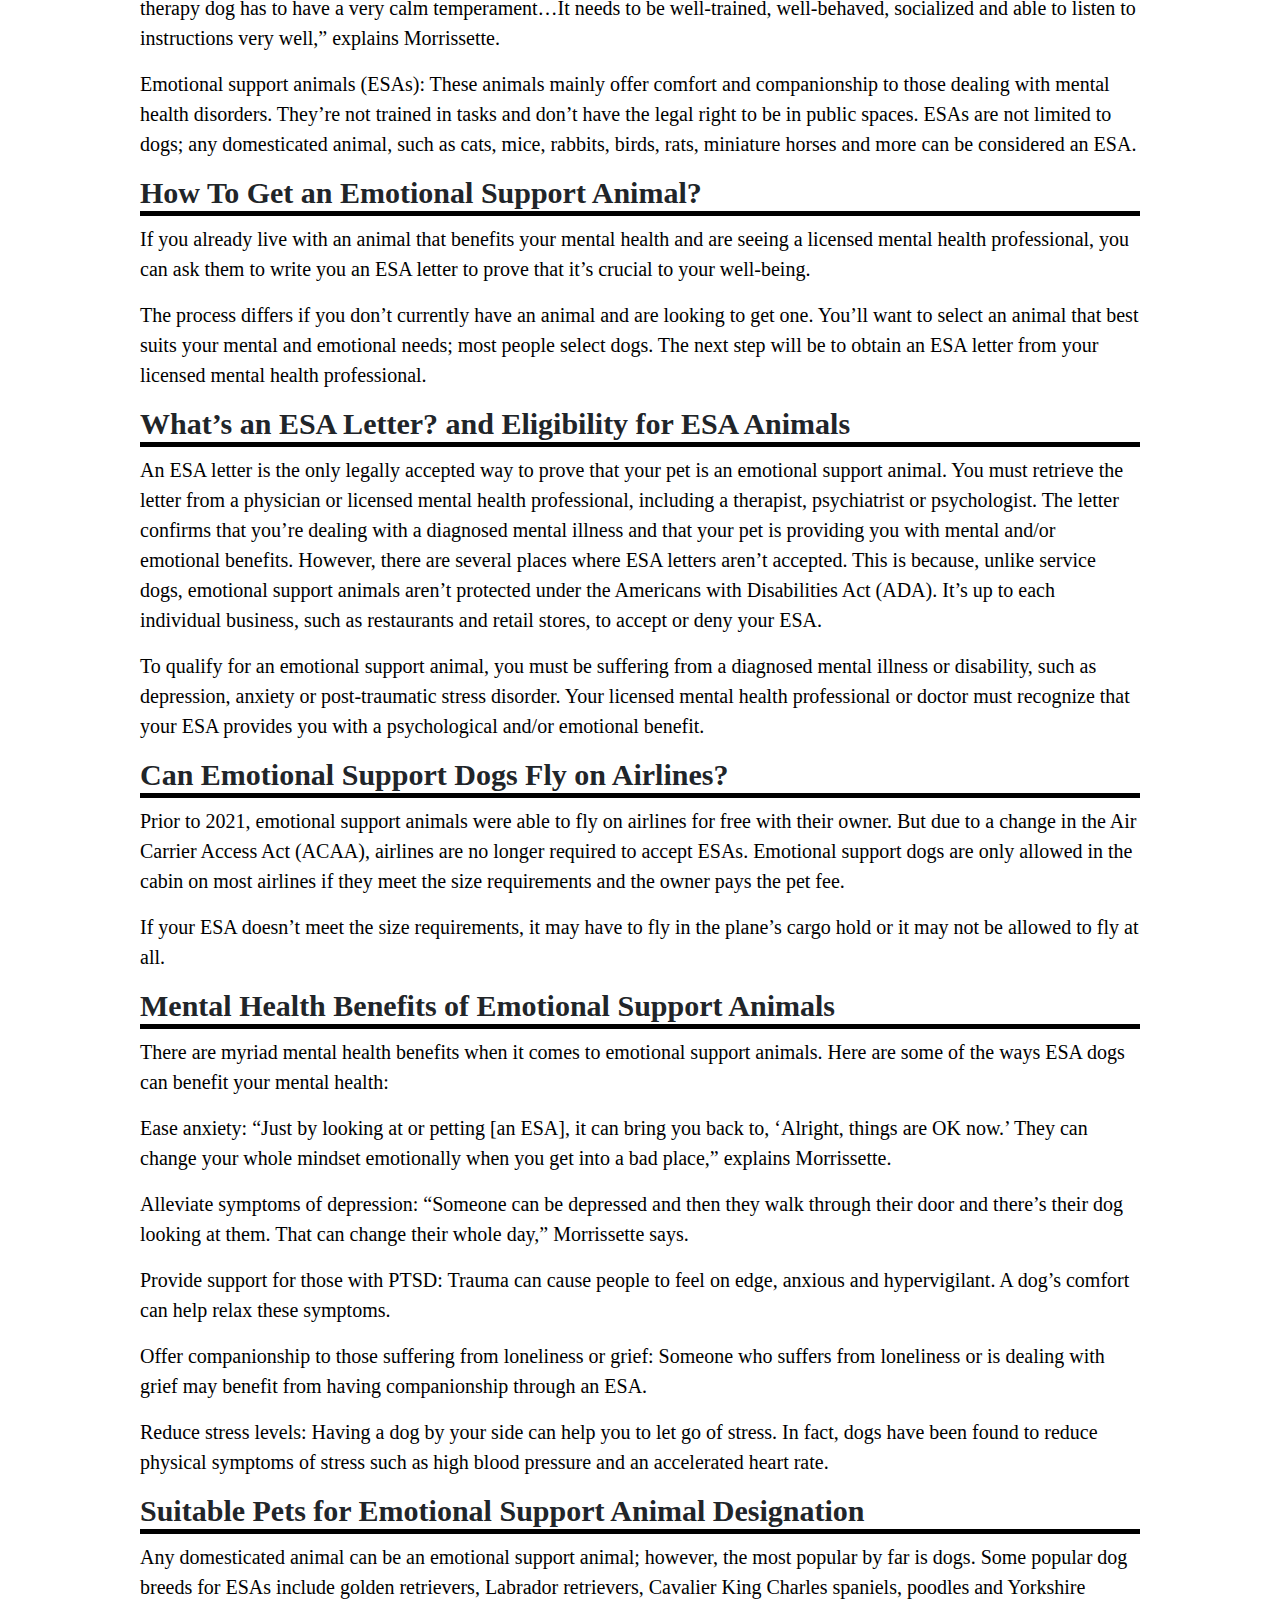
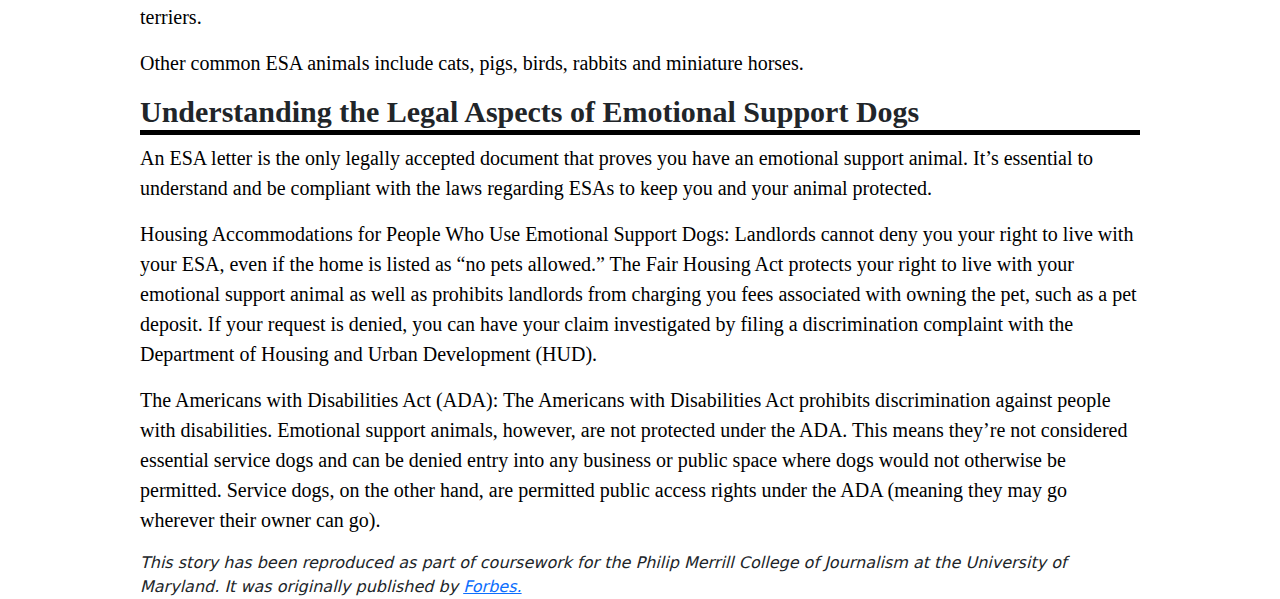
==== commit b19b828f: "final project" ====
--- a/final-project/index.html
+++ b/final-project/index.html
@@ -21,7 +21,7 @@
                 <div class="col">
                     <h1>What’s An Emotional Support Animal And How To Get One</h1>
                     <h2>By Aaliyah Pasols</h2>
-                    <h3>November 17, 2024 at 8:00 a.m. EST</h3>
+                    <h3>September 26, 2024, 3:50am</h3>
                     <img src="friend-emotional-support_Seaq68_Pixabay.jpg" id="topperimage" />
                 </div>
             </div>
@@ -157,22 +157,67 @@
                         There are myriad mental health benefits when it comes to emotional support animals. Here are
                         some of the ways ESA dogs can benefit your mental health:
                     </p>
-<P>Ease anxiety: “Just by looking at or petting [an ESA], it can bring you back to, ‘Alright, things are OK now.’ They can change your whole mindset emotionally when you get into a bad place,” explains Morrissette.
-</P>
-                    <P>Alleviate symptoms of depression: “Someone can be depressed and then they walk through their door and there’s their dog looking at them. That can change their whole day,” Morrissette says.</P>
-                    <P>Provide support for those with PTSD: Trauma can cause people to feel on edge, anxious and hypervigilant. A dog’s comfort can help relax these symptoms.</P>
-                    <P>Offer companionship to those suffering from loneliness or grief: Someone who suffers from loneliness or is dealing with grief may benefit from having companionship through an ESA.</P>
-                    <P>Reduce stress levels: Having a dog by your side can help you to let go of stress. In fact, dogs have been found to reduce physical symptoms of stress such as high blood pressure and an accelerated heart rate.</P>
+                    <p>
+                        Ease anxiety: “Just by looking at or petting [an ESA], it can bring you back to, ‘Alright,
+                        things are OK now.’ They can change your whole mindset emotionally when you get into a bad
+                        place,” explains Morrissette.
+                    </p>
+                    <p>
+                        Alleviate symptoms of depression: “Someone can be depressed and then they walk through their
+                        door and there’s their dog looking at them. That can change their whole day,” Morrissette says.
+                    </p>
+                    <p>
+                        Provide support for those with PTSD: Trauma can cause people to feel on edge, anxious and
+                        hypervigilant. A dog’s comfort can help relax these symptoms.
+                    </p>
+                    <p>
+                        Offer companionship to those suffering from loneliness or grief: Someone who suffers from
+                        loneliness or is dealing with grief may benefit from having companionship through an ESA.
+                    </p>
+                    <p>
+                        Reduce stress levels: Having a dog by your side can help you to let go of stress. In fact, dogs
+                        have been found to reduce physical symptoms of stress such as high blood pressure and an
+                        accelerated heart rate.
+                    </p>
+                    <!-- Bootstrap CSS -->
+                    <div class="flourish-embed flourish-chart" data-src="visualisation/20712645">
+                        <script src="https://public.flourish.studio/resources/embed.js"></script>
+                        <noscript
+                            ><img
+                                src="https://public.flourish.studio/visualisation/20712645/thumbnail"
+                                width="100%"
+                                alt="chart visualization"
+                        /></noscript>
+                    </div>
                     <h4>Suitable Pets for Emotional Support Animal Designation</h4>
-                    <P>Any domesticated animal can be an emotional support animal; however, the most popular by far is dogs. Some popular dog breeds for ESAs include golden retrievers, Labrador retrievers, Cavalier King Charles spaniels, poodles and Yorkshire terriers.</P>
-                    <P>Other common ESA animals include cats, pigs, birds, rabbits and miniature horses.</P>
-                      <h4>Understanding the Legal Aspects of Emotional Support Dogs</h4>
-                    <P>An ESA letter is the only legally accepted document that proves you have an emotional support animal. It’s essential to understand and be compliant with the laws regarding ESAs to keep you and your animal protected.</P>
-                    <P>Housing Accommodations for People Who Use Emotional Support Dogs: 
-Landlords cannot deny you your right to live with your ESA, even if the home is listed as “no pets allowed.” The Fair Housing Act protects your right to live with your emotional support animal as well as prohibits landlords from charging you fees associated with owning the pet, such as a pet deposit. If your request is denied, you can have your claim investigated by filing a discrimination complaint with the Department of Housing and Urban Development (HUD).</P>
-                    <P>The Americans with Disabilities Act (ADA):
-The Americans with Disabilities Act prohibits discrimination against people with disabilities. Emotional support animals, however, are not protected under the ADA. This means they’re not considered essential service dogs and can be denied entry into any business or public space where dogs would not otherwise be permitted. Service dogs, on the other hand, are permitted public access rights under the ADA (meaning they may go wherever their owner can go).
-</P>
+                    <p>
+                        Any domesticated animal can be an emotional support animal; however, the most popular by far is
+                        dogs. Some popular dog breeds for ESAs include golden retrievers, Labrador retrievers, Cavalier
+                        King Charles spaniels, poodles and Yorkshire terriers.
+                    </p>
+                    <p>Other common ESA animals include cats, pigs, birds, rabbits and miniature horses.</p>
+                    <h4>Understanding the Legal Aspects of Emotional Support Dogs</h4>
+                    <p>
+                        An ESA letter is the only legally accepted document that proves you have an emotional support
+                        animal. It’s essential to understand and be compliant with the laws regarding ESAs to keep you
+                        and your animal protected.
+                    </p>
+                    <p>
+                        Housing Accommodations for People Who Use Emotional Support Dogs: Landlords cannot deny you your
+                        right to live with your ESA, even if the home is listed as “no pets allowed.” The Fair Housing
+                        Act protects your right to live with your emotional support animal as well as prohibits
+                        landlords from charging you fees associated with owning the pet, such as a pet deposit. If your
+                        request is denied, you can have your claim investigated by filing a discrimination complaint
+                        with the Department of Housing and Urban Development (HUD).
+                    </p>
+                    <p>
+                        The Americans with Disabilities Act (ADA): The Americans with Disabilities Act prohibits
+                        discrimination against people with disabilities. Emotional support animals, however, are not
+                        protected under the ADA. This means they’re not considered essential service dogs and can be
+                        denied entry into any business or public space where dogs would not otherwise be permitted.
+                        Service dogs, on the other hand, are permitted public access rights under the ADA (meaning they
+                        may go wherever their owner can go).
+                    </p>
                     <em>
                         This story has been reproduced as part of coursework for the Philip Merrill College of
                         Journalism at the University of Maryland. It was originally published by
@@ -180,8 +225,8 @@
                             href="https://www.forbes.com/advisor/pet-insurance/pet-care/emotional-support-animal/"
                             target="_blank"
                             >Forbes.</a
-                        ></em>
-                    
+                        ></em
+                    >
                 </div>
             </div>
         </div>
--- a/final-project/style.css
+++ b/final-project/style.css
@@ -28,7 +28,7 @@
     }
     h4 {
         border-bottom: 5px solid #000000;
-        font-family: "Garamond";
+        font-family: "Tinos", serif;
         font-weight: bold;
         font-size: 30px;
     }
@@ -40,11 +40,11 @@
     }
     .caption {
         font-size: 15x;
-        color: #656565;
+        color: #5B3B21;
         text-align-last: center;
     }
     .pullquote {
-        border: 10px solid #e4c7b8;
+        border: 10px solid #B3A19C;
         padding: 20px;
         text-align-last: center;
     }
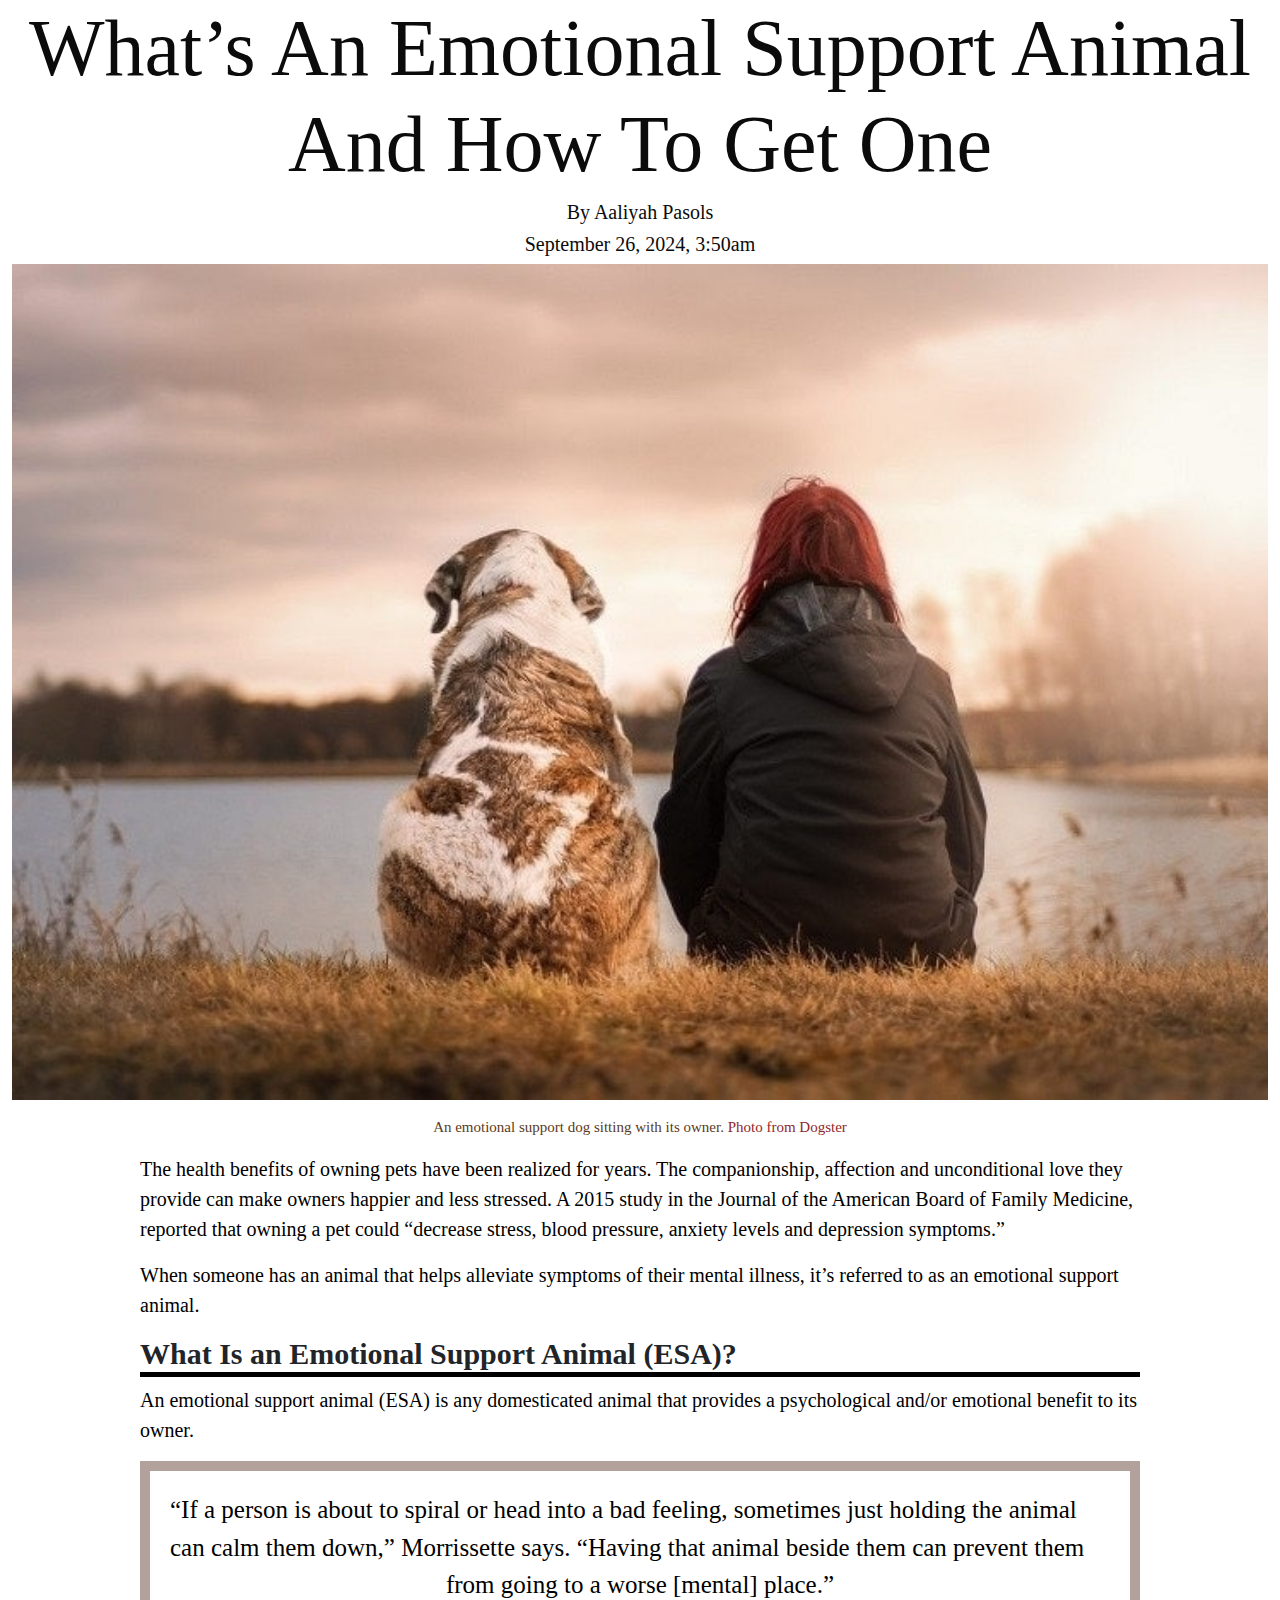
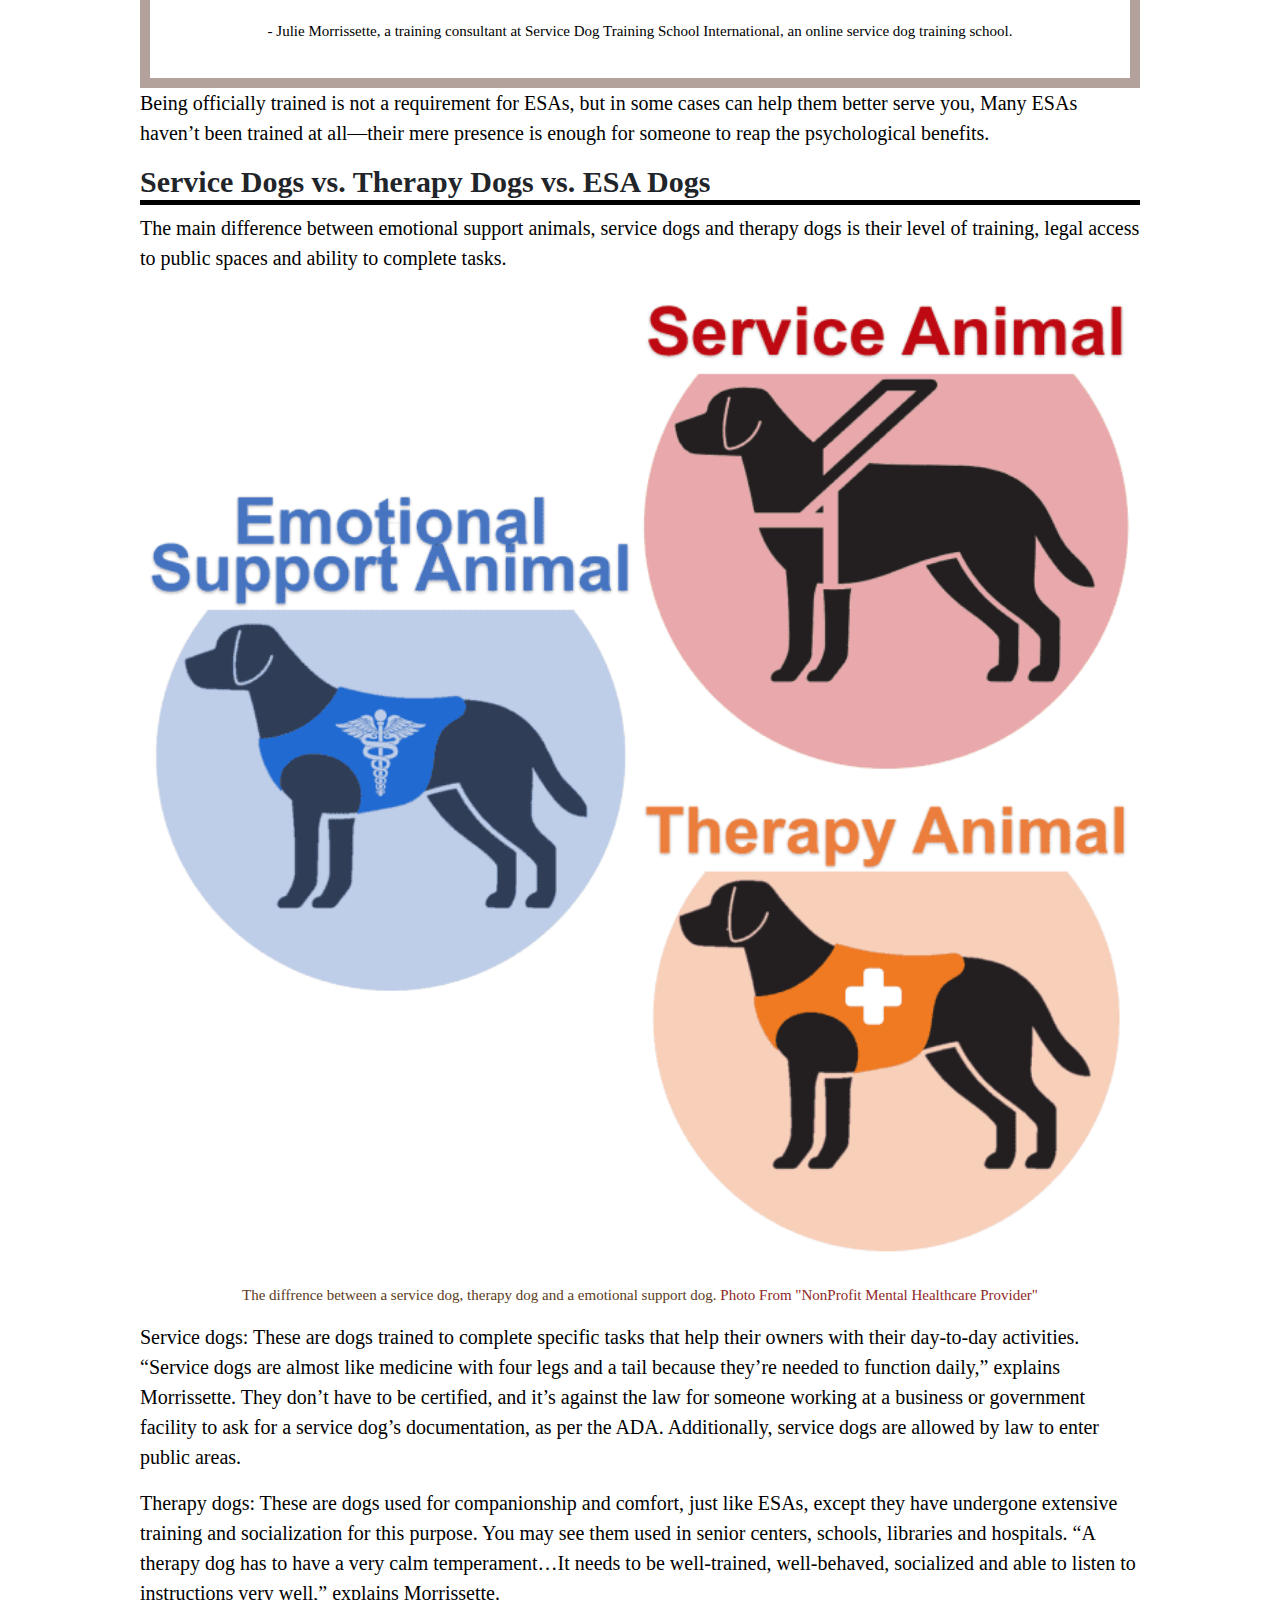
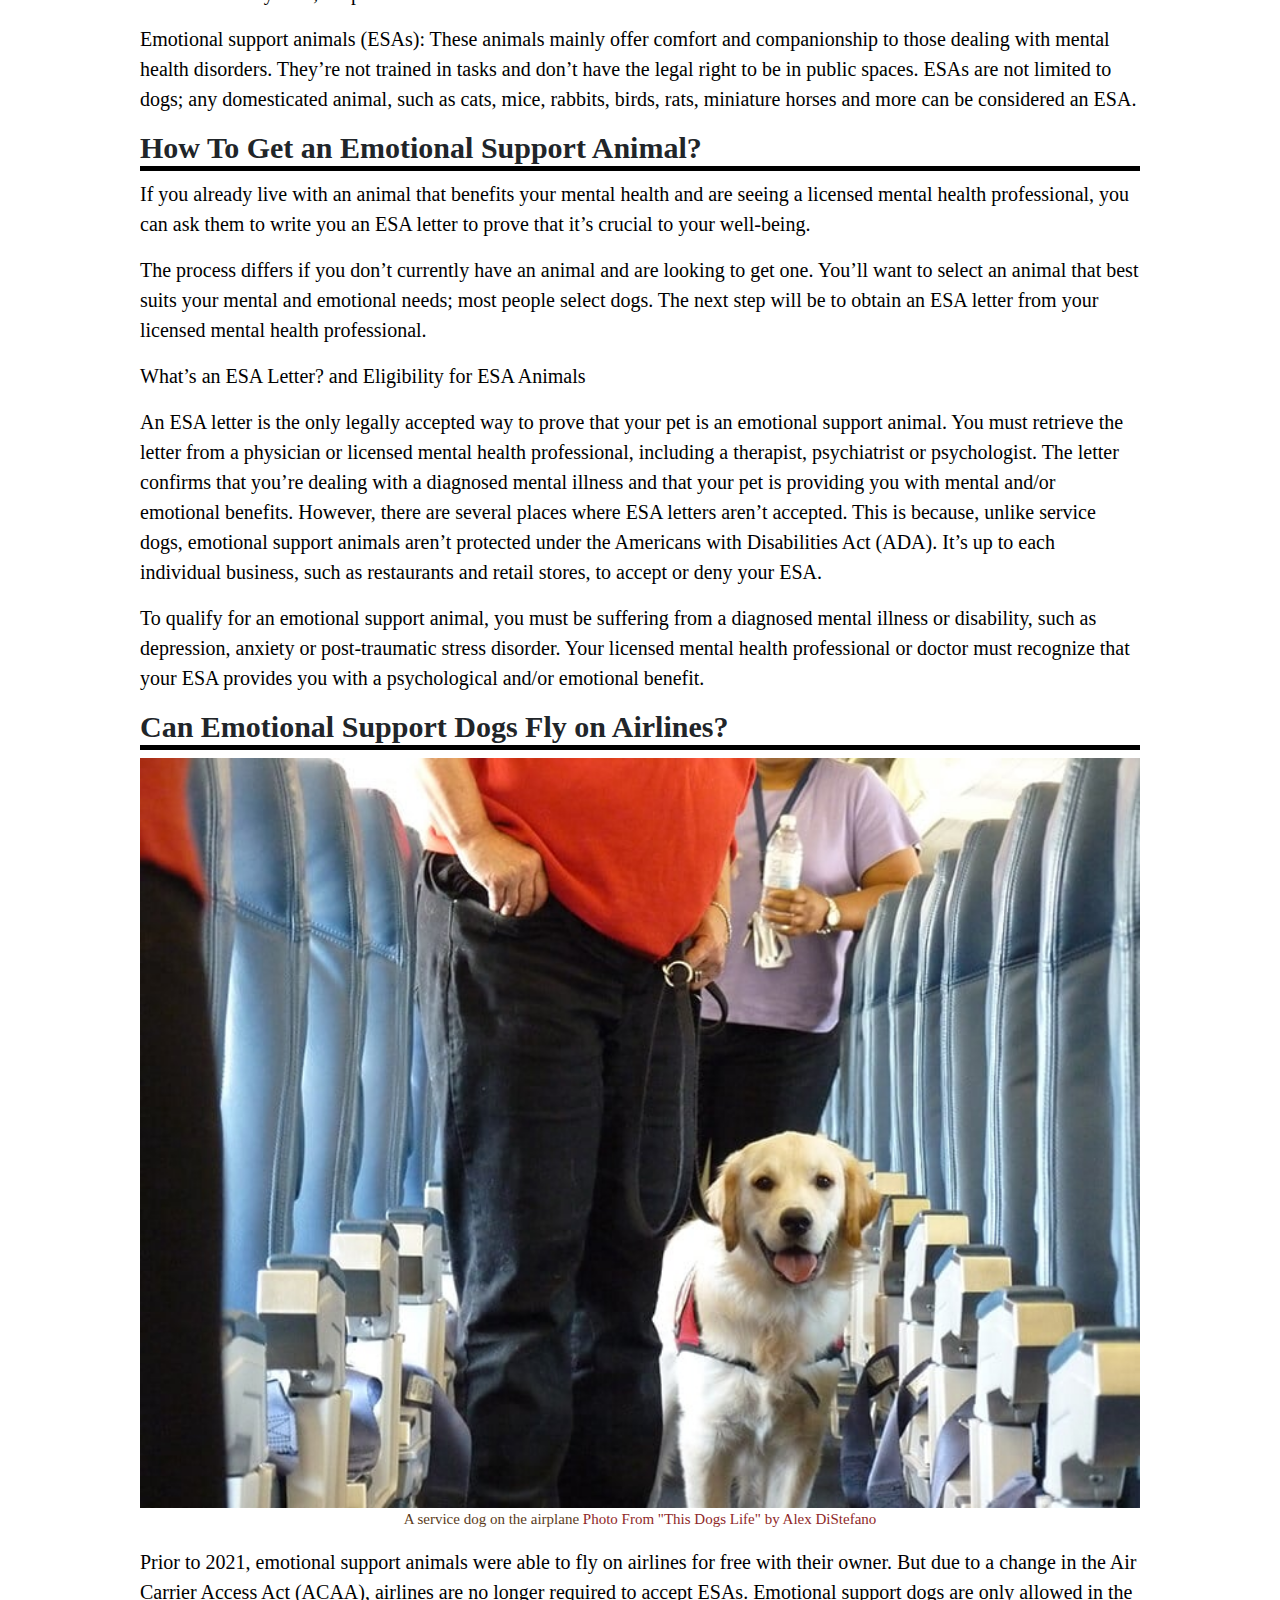
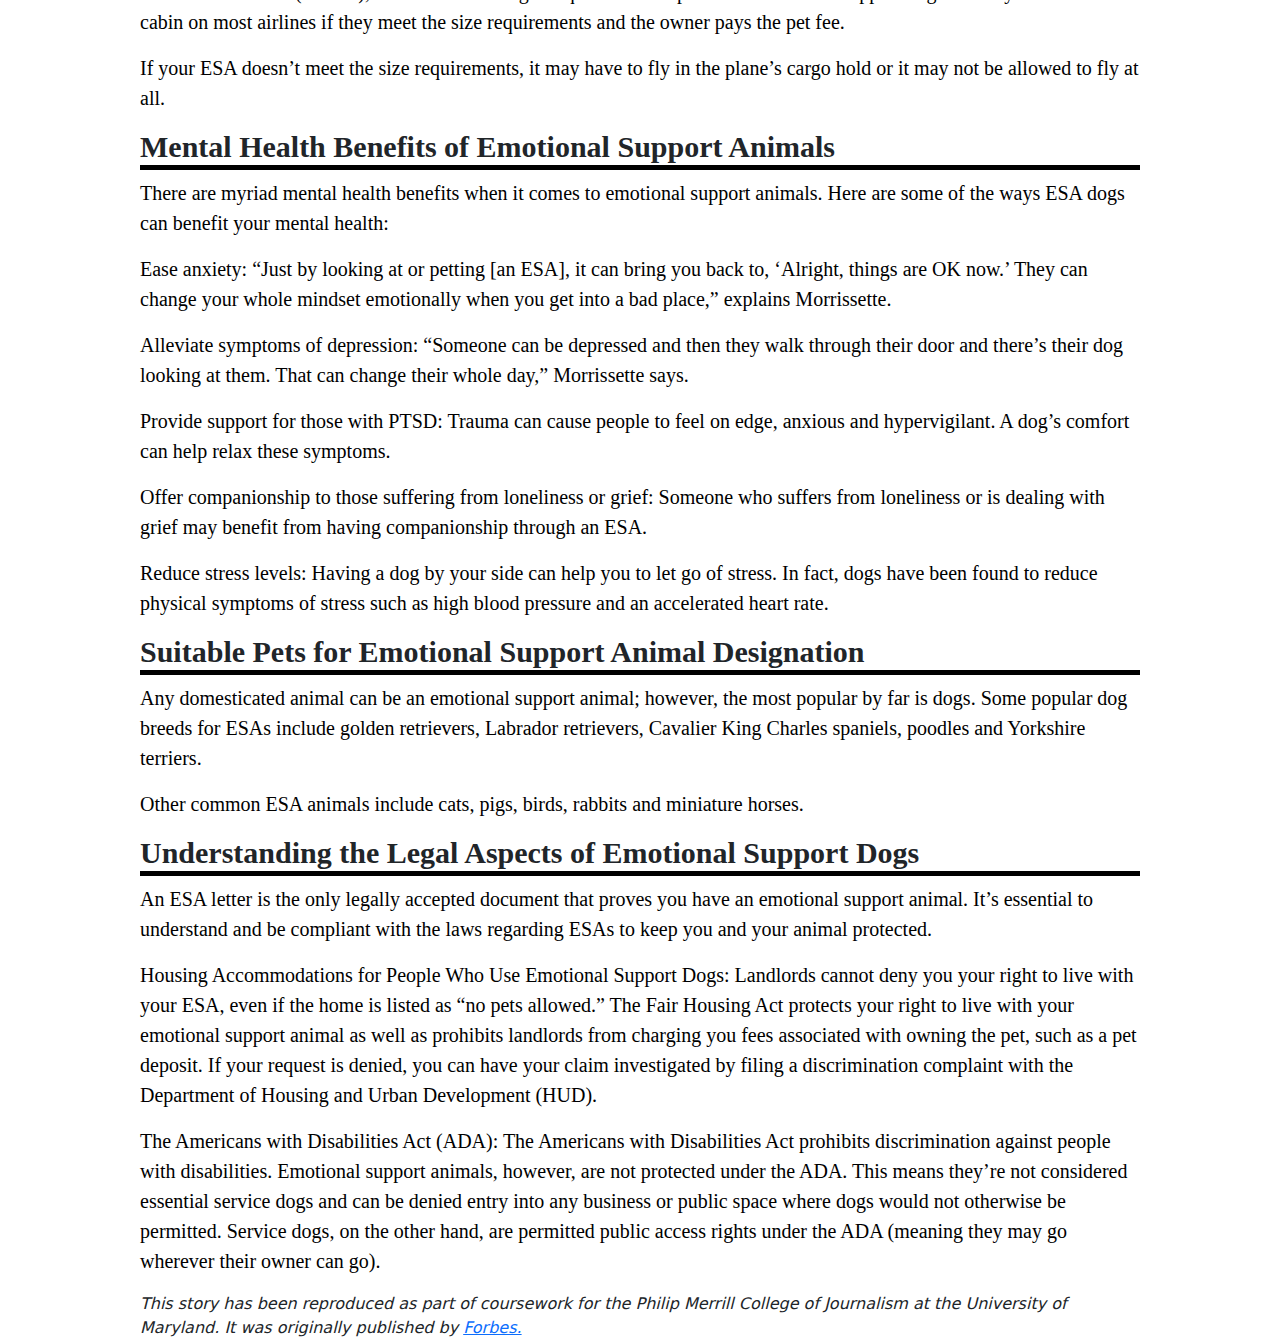
==== commit 77c2897d: "final project" ====
--- a/final-project/index.html
+++ b/final-project/index.html
@@ -32,12 +32,12 @@
                     <p class="caption"></p>
                     <p class="caption">
                         An emotional support dog sitting with its owner.
-                        <span class="credit">Photo From Dogster</span>
+                        <span class="credit">Photo from Dogster</span>
                     </p>
                 </div>
             </div>
         </div>
-        <div class="container-fluid" id="content">
+    <div class="container-fluid" id="content">
             <div class="row">
                 <div class="col">
                     <p>
@@ -50,6 +50,8 @@
                         When someone has an animal that helps alleviate symptoms of their mental illness, it’s referred
                         to as an emotional support animal.
                     </p>
+                   
+
 
                     <h4>What Is an Emotional Support Animal (ESA)?</h4>
                     <p>
@@ -82,7 +84,7 @@
                         alt="Pictures of diffrent animals and their label." />
                     <p class="caption">
                         The diffrence between a service dog, therapy dog and a emotional support dog.
-                        <span class="credit">Photo From NonProfit Mental Healthcare Provider</span>
+                        <span class="credit">Photo From "NonProfit Mental Healthcare Provider"</span>
                     </p>
 
                     <p>
@@ -121,7 +123,9 @@
                         dogs. The next step will be to obtain an ESA letter from your licensed mental health
                         professional.
                     </p>
-                    <h4>What’s an ESA Letter? and Eligibility for ESA Animals</h4>
+                  <p>What’s an ESA Letter? and Eligibility for ESA Animals
+</p> 
+
                     <p>
                         An ESA letter is the only legally accepted way to prove that your pet is an emotional support
                         animal. You must retrieve the letter from a physician or licensed mental health professional,
@@ -140,6 +144,11 @@
                         psychological and/or emotional benefit.
                     </p>
                     <h4>Can Emotional Support Dogs Fly on Airlines?</h4>
+                    <img src="Owners-Rights-Flying-With-Dog%20(1).jpg" alt="Pictures of service dog on airplane." />
+                    <p class="caption">
+                        A service dog on the airplane
+                        <span class="credit">Photo From "This Dogs Life" by Alex DiStefano</span>
+                    </p>
                     <p>
                         Prior to 2021, emotional support animals were able to fly on airlines for free with their owner.
                         But due to a change in the Air Carrier Access Act (ACAA), airlines are no longer required to
--- a/final-project/style.css
+++ b/final-project/style.css
@@ -39,7 +39,7 @@
        
     }
     .caption {
-        font-size: 15x;
+        font-size: 15px;
         color: #5B3B21;
         text-align-last: center;
     }
@@ -54,7 +54,11 @@
     .attribution {
         font-size: 15px;
     }
-
+    .credit{
+        color: #8f2828;
+        font-size: 15px;
+    
+    }
 
 }
 @media (min-width: 576px) {
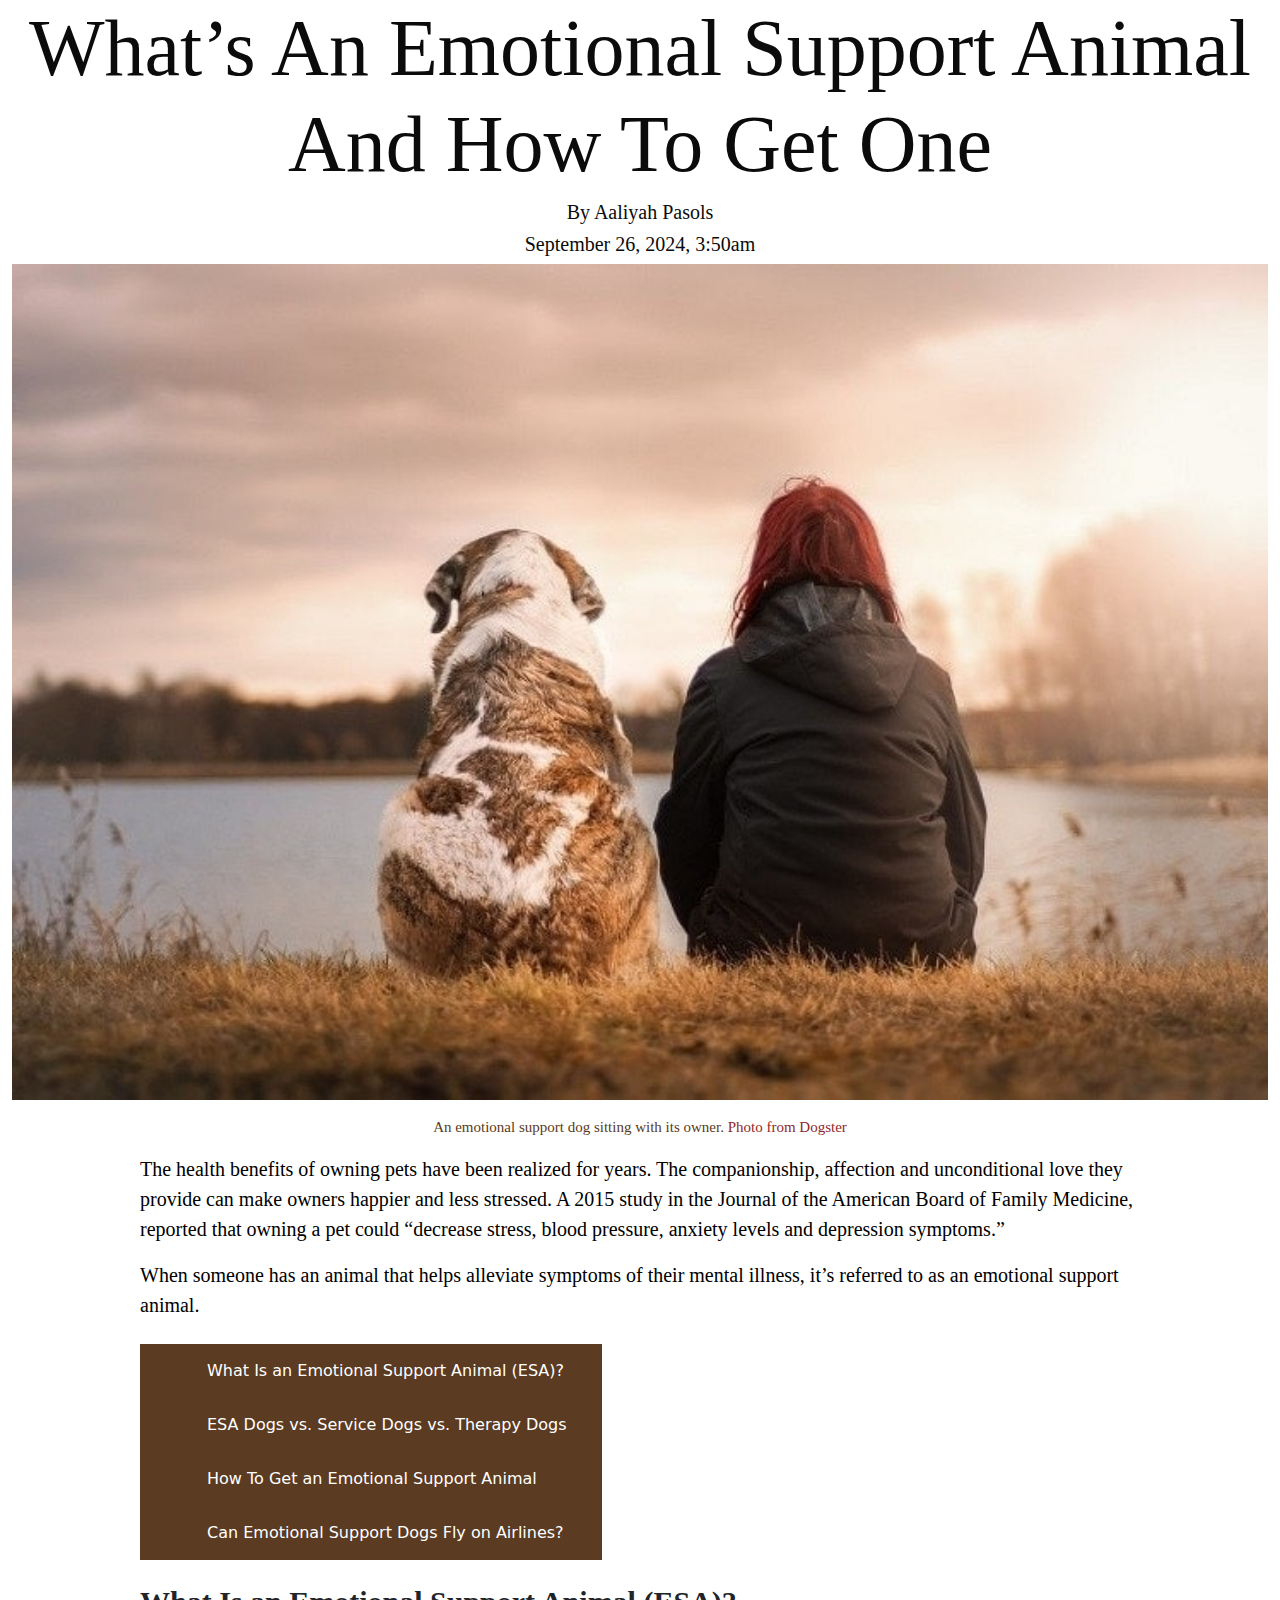
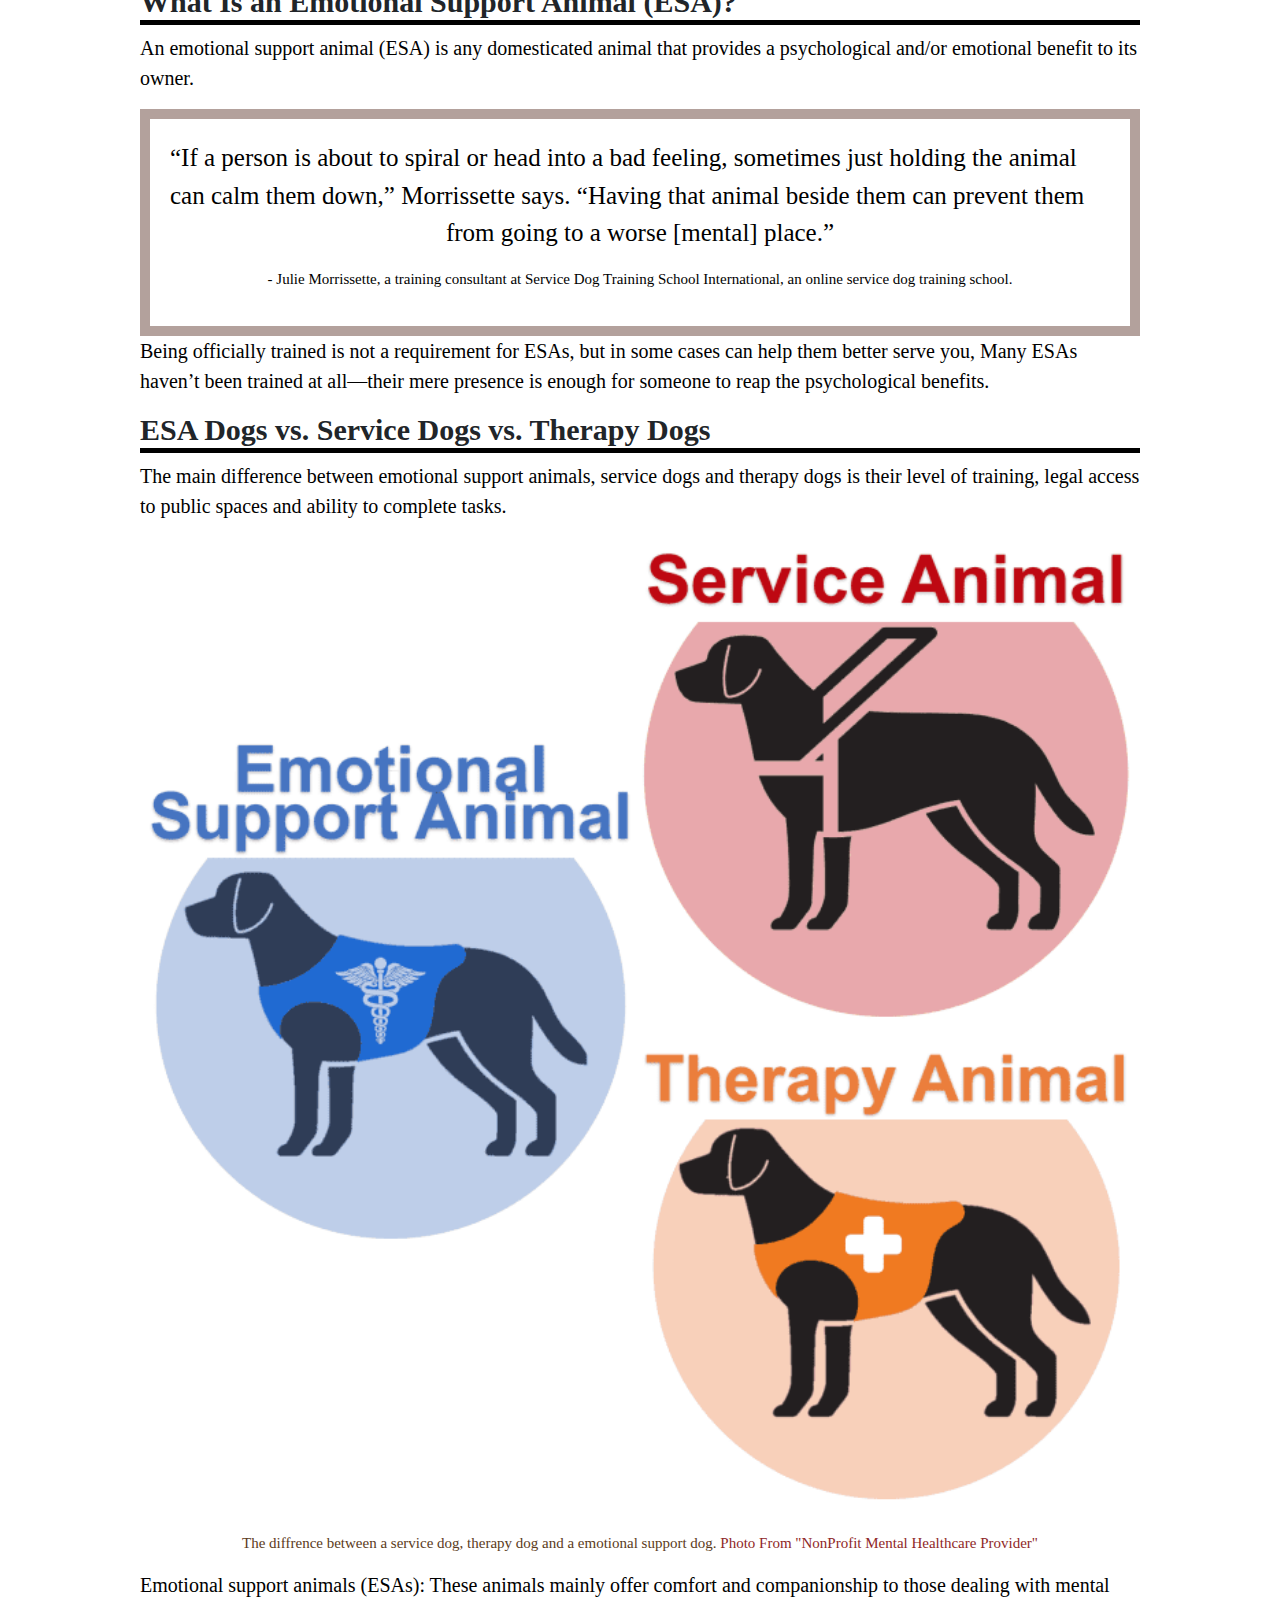
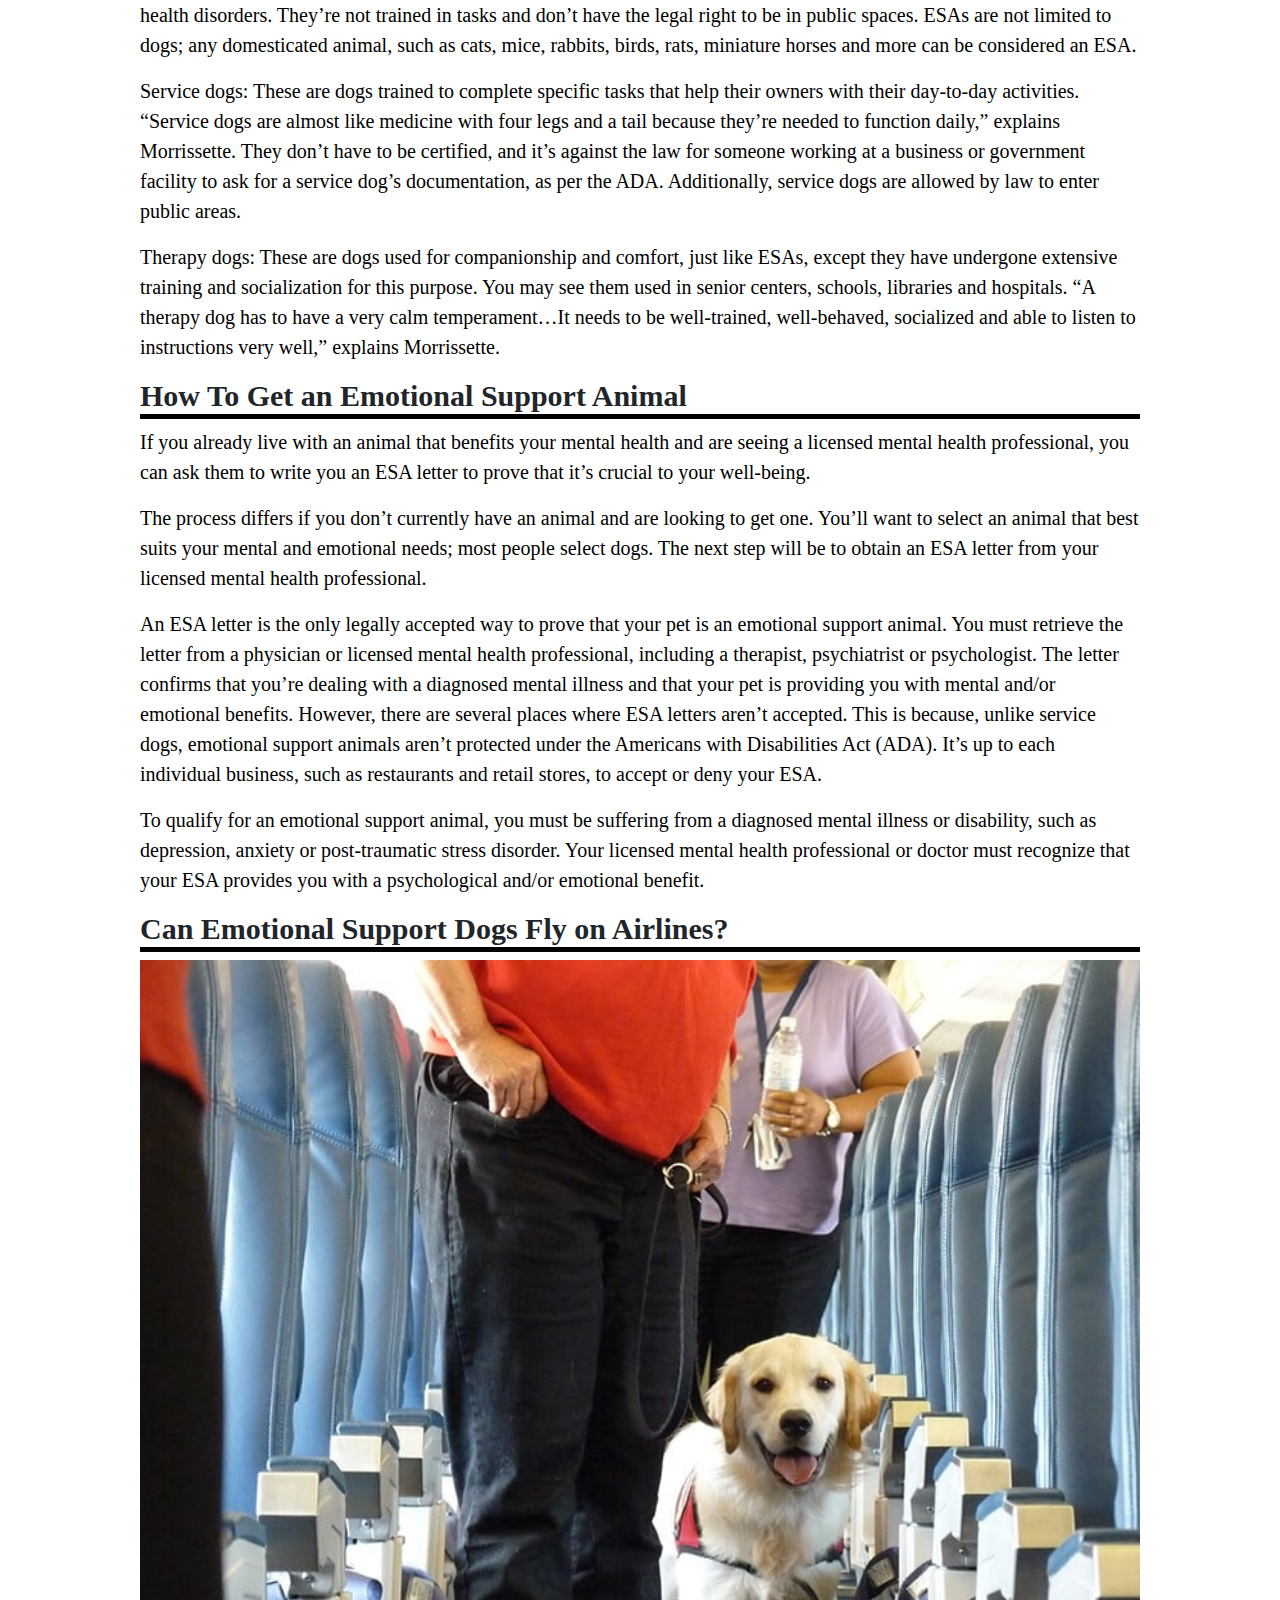
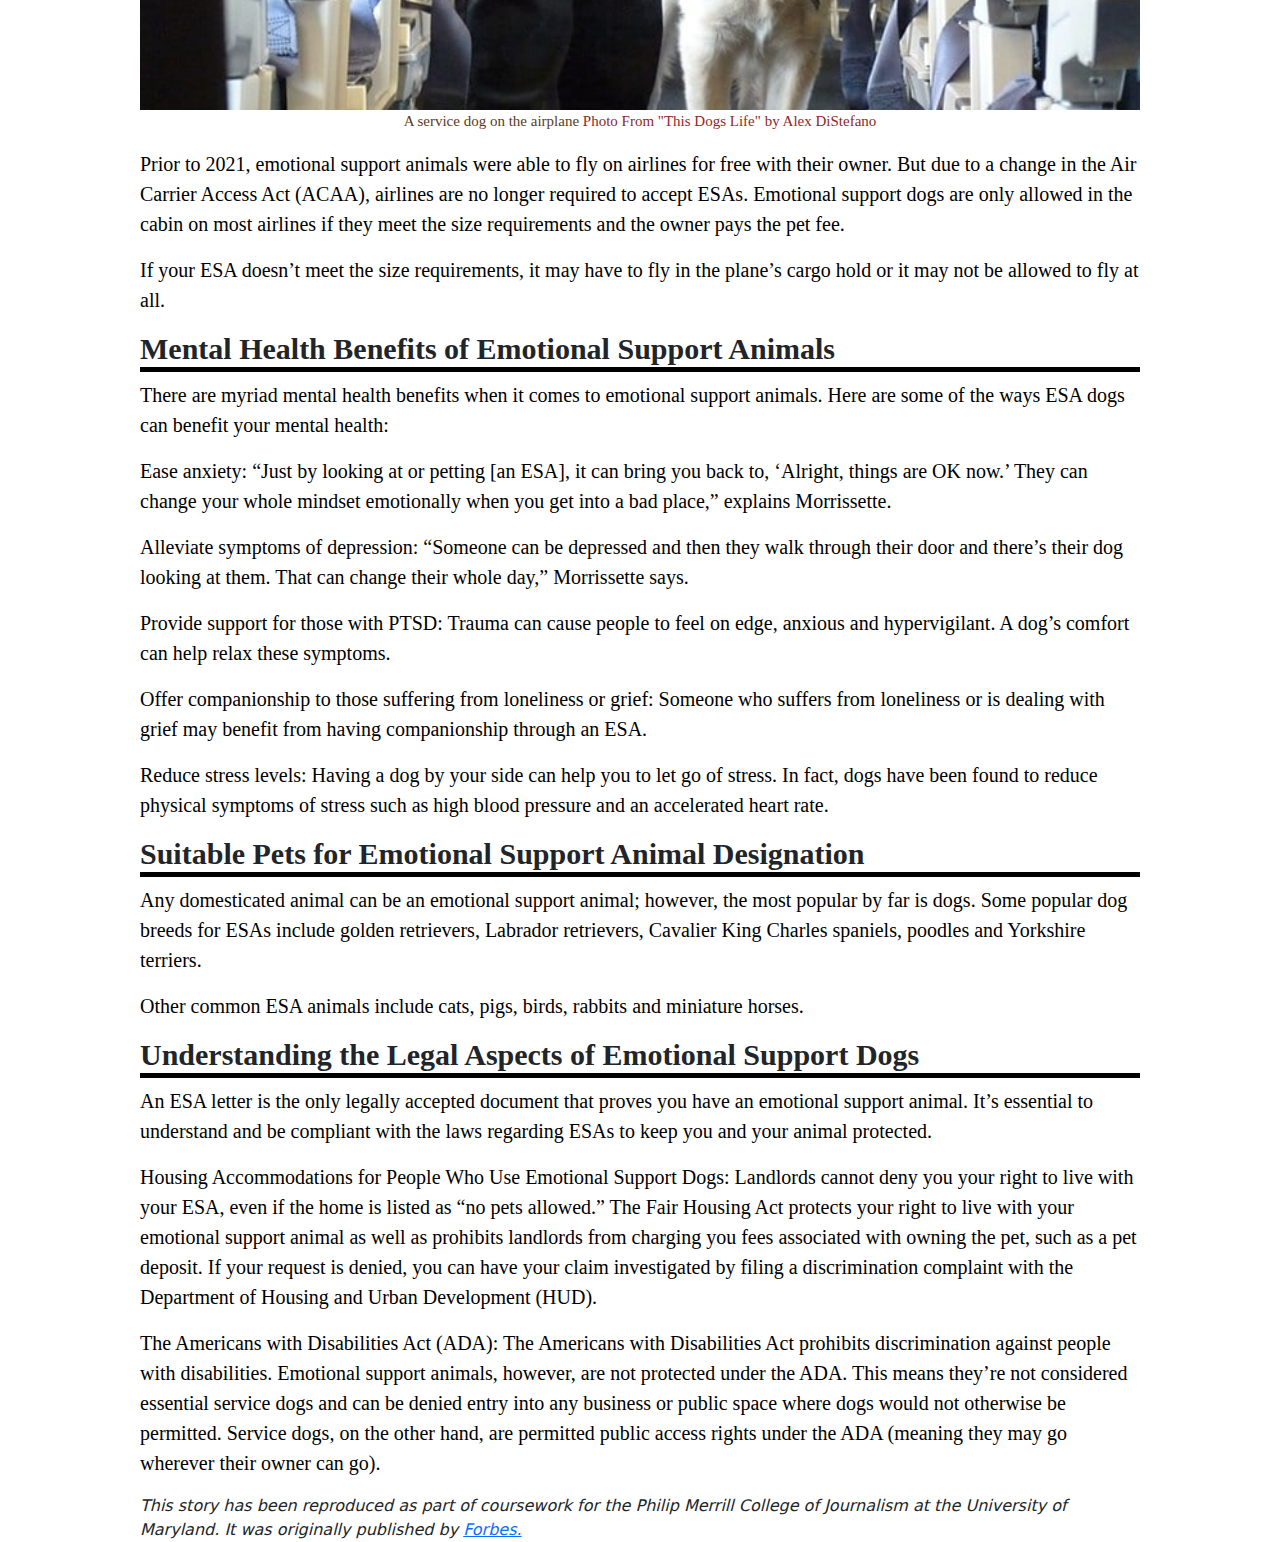
==== commit 1bd37caa: "final project" ====
--- a/final-project/index.html
+++ b/final-project/index.html
@@ -37,7 +37,7 @@
                 </div>
             </div>
         </div>
-    <div class="container-fluid" id="content">
+        <div class="container-fluid" id="content">
             <div class="row">
                 <div class="col">
                     <p>
@@ -50,8 +50,15 @@
                         When someone has an animal that helps alleviate symptoms of their mental illness, it’s referred
                         to as an emotional support animal.
                     </p>
-                   
-
+
+                    <nav class="navbar">
+                        <ul>
+                            <li><a href="">What Is an Emotional Support Animal (ESA)?</a></li>
+                            <li><a href="">ESA Dogs vs. Service Dogs vs. Therapy Dogs</a></li>
+                            <li><a href="">How To Get an Emotional Support Animal</a></li>
+                            <li><a href="">Can Emotional Support Dogs Fly on Airlines?</a></li>
+                        </ul>
+                    </nav>
 
                     <h4>What Is an Emotional Support Animal (ESA)?</h4>
                     <p>
@@ -74,7 +81,7 @@
                         serve you, Many ESAs haven’t been trained at all—their mere presence is enough for someone to
                         reap the psychological benefits.
                     </p>
-                    <h4>Service Dogs vs. Therapy Dogs vs. ESA Dogs</h4>
+                    <h4>ESA Dogs vs. Service Dogs vs. Therapy Dogs</h4>
                     <p>
                         The main difference between emotional support animals, service dogs and therapy dogs is their
                         level of training, legal access to public spaces and ability to complete tasks.
@@ -88,6 +95,13 @@
                     </p>
 
                     <p>
+                        Emotional support animals (ESAs): These animals mainly offer comfort and companionship to those
+                        dealing with mental health disorders. They’re not trained in tasks and don’t have the legal
+                        right to be in public spaces. ESAs are not limited to dogs; any domesticated animal, such as
+                        cats, mice, rabbits, birds, rats, miniature horses and more can be considered an ESA.
+                    </p>
+
+                    <p>
                         Service dogs: These are dogs trained to complete specific tasks that help their owners with
                         their day-to-day activities. “Service dogs are almost like medicine with four legs and a tail
                         because they’re needed to function daily,” explains Morrissette. They don’t have to be
@@ -103,14 +117,7 @@
                         temperament…It needs to be well-trained, well-behaved, socialized and able to listen to
                         instructions very well,” explains Morrissette.
                     </p>
-
-                    <p>
-                        Emotional support animals (ESAs): These animals mainly offer comfort and companionship to those
-                        dealing with mental health disorders. They’re not trained in tasks and don’t have the legal
-                        right to be in public spaces. ESAs are not limited to dogs; any domesticated animal, such as
-                        cats, mice, rabbits, birds, rats, miniature horses and more can be considered an ESA.
-                    </p>
-                    <h4>How To Get an Emotional Support Animal?</h4>
+                    <h4>How To Get an Emotional Support Animal</h4>
                     <p>
                         If you already live with an animal that benefits your mental health and are seeing a licensed
                         mental health professional, you can ask them to write you an ESA letter to prove that it’s
@@ -123,8 +130,6 @@
                         dogs. The next step will be to obtain an ESA letter from your licensed mental health
                         professional.
                     </p>
-                  <p>What’s an ESA Letter? and Eligibility for ESA Animals
-</p> 
 
                     <p>
                         An ESA letter is the only legally accepted way to prove that your pet is an emotional support
@@ -198,6 +203,7 @@
                                 alt="chart visualization"
                         /></noscript>
                     </div>
+
                     <h4>Suitable Pets for Emotional Support Animal Designation</h4>
                     <p>
                         Any domesticated animal can be an emotional support animal; however, the most popular by far is
--- a/final-project/style.css
+++ b/final-project/style.css
@@ -36,15 +36,14 @@
     #content {
         width: 100%;
         margin: auto;
-       
     }
     .caption {
         font-size: 15px;
-        color: #5B3B21;
+        color: #5b3b21;
         text-align-last: center;
     }
     .pullquote {
-        border: 10px solid #B3A19C;
+        border: 10px solid #b3a19c;
         padding: 20px;
         text-align-last: center;
     }
@@ -54,12 +53,27 @@
     .attribution {
         font-size: 15px;
     }
-    .credit{
+    .credit {
         color: #8f2828;
         font-size: 15px;
-    
     }
-
+    .navbar ul {
+        list-style-type: none;
+        background-color: #5b3b21;
+        padding: none;
+        margin: none;
+    }
+    .navbar a {
+        color: white;
+        text-decoration: none;
+        padding: 15px;
+        display: block;
+        margin-left: 20px;
+        margin-right: 20px;
+    }
+    .navbar a:hover {
+        background-color: antiquewhite;
+    }
 }
 @media (min-width: 576px) {
     #content {
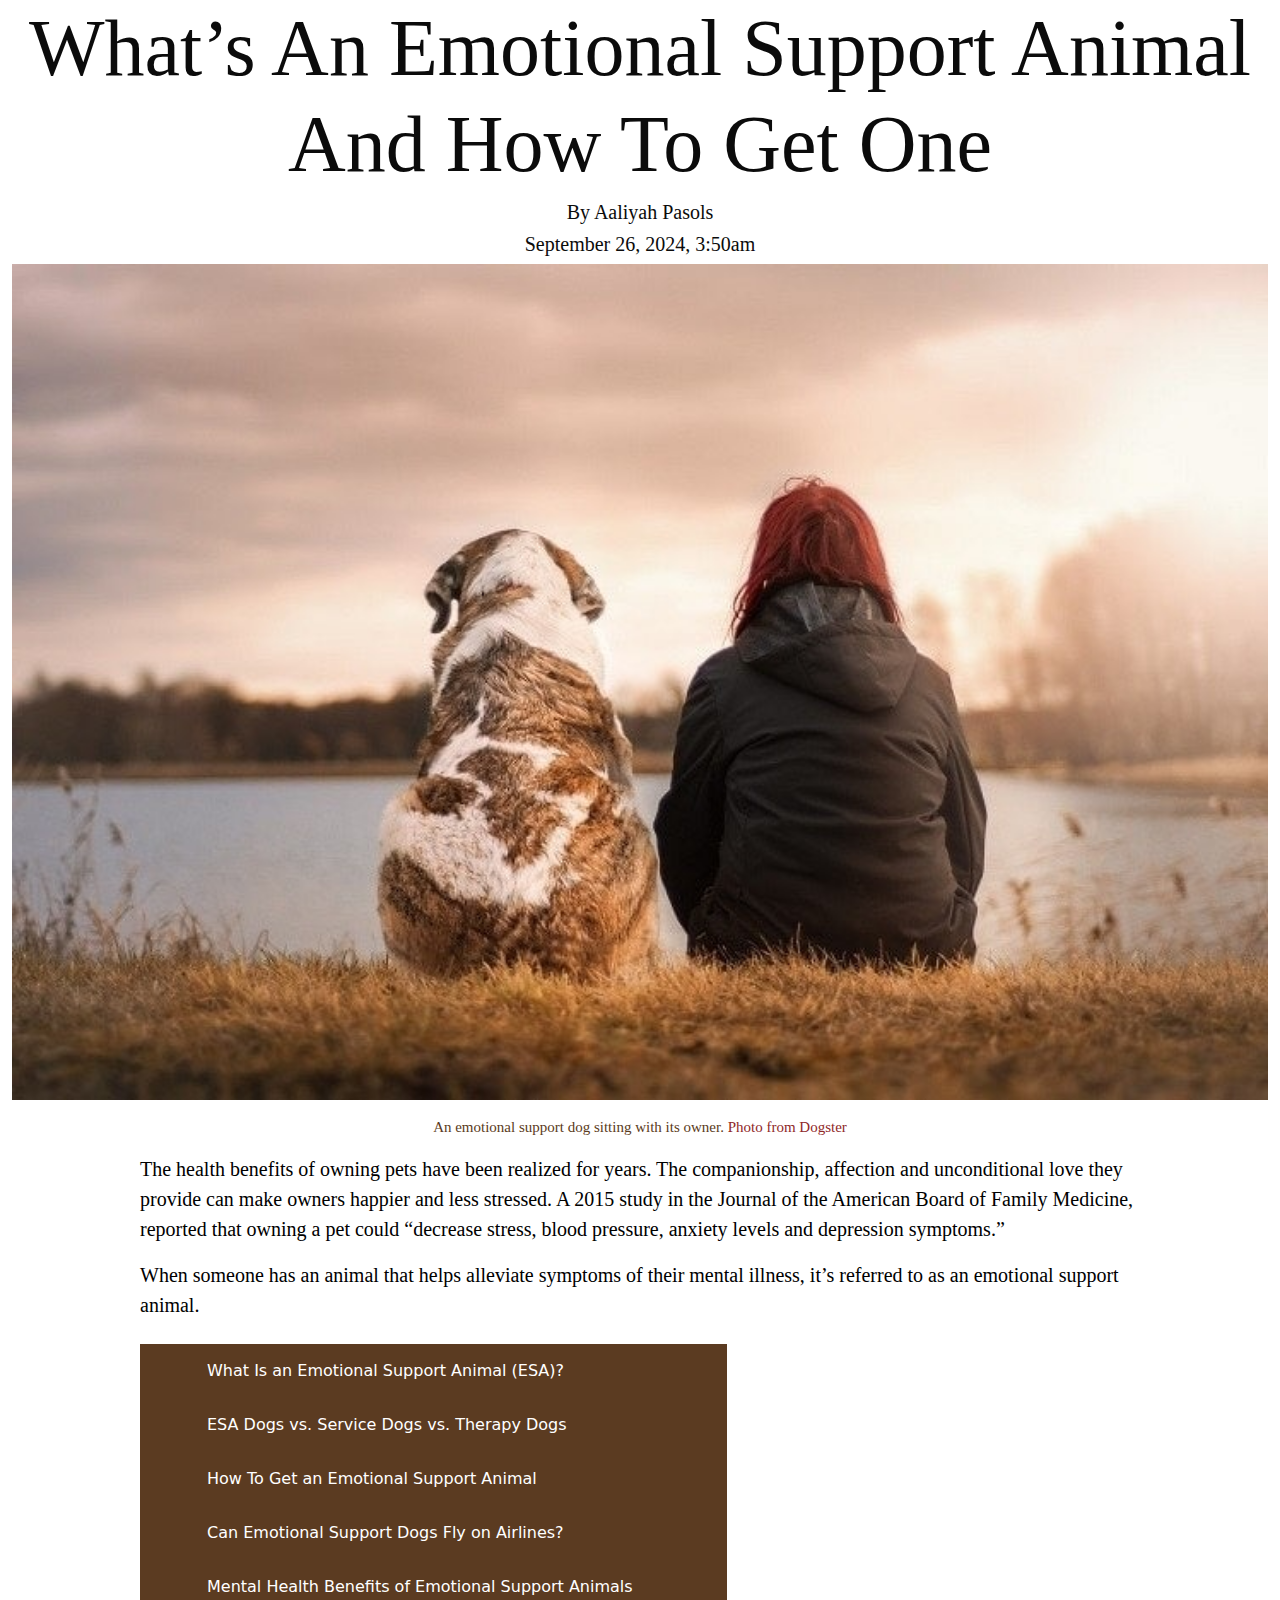
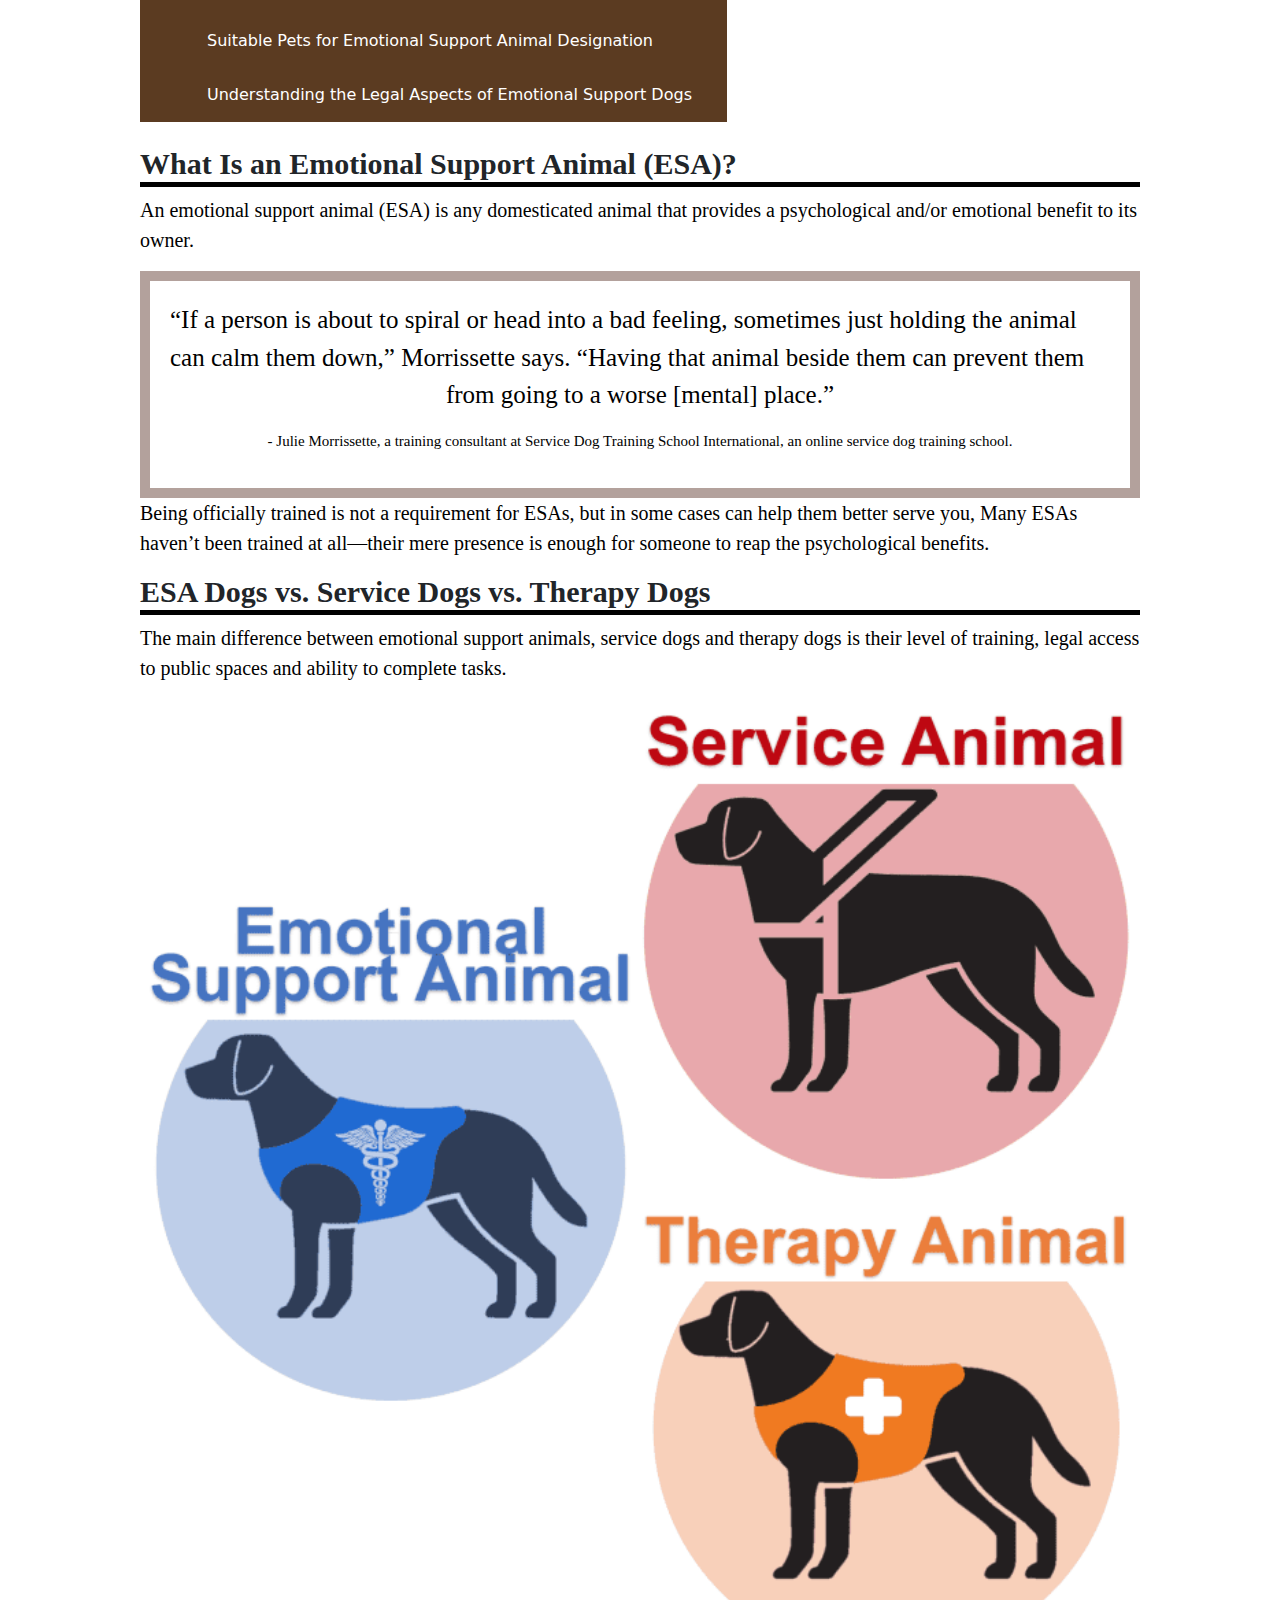
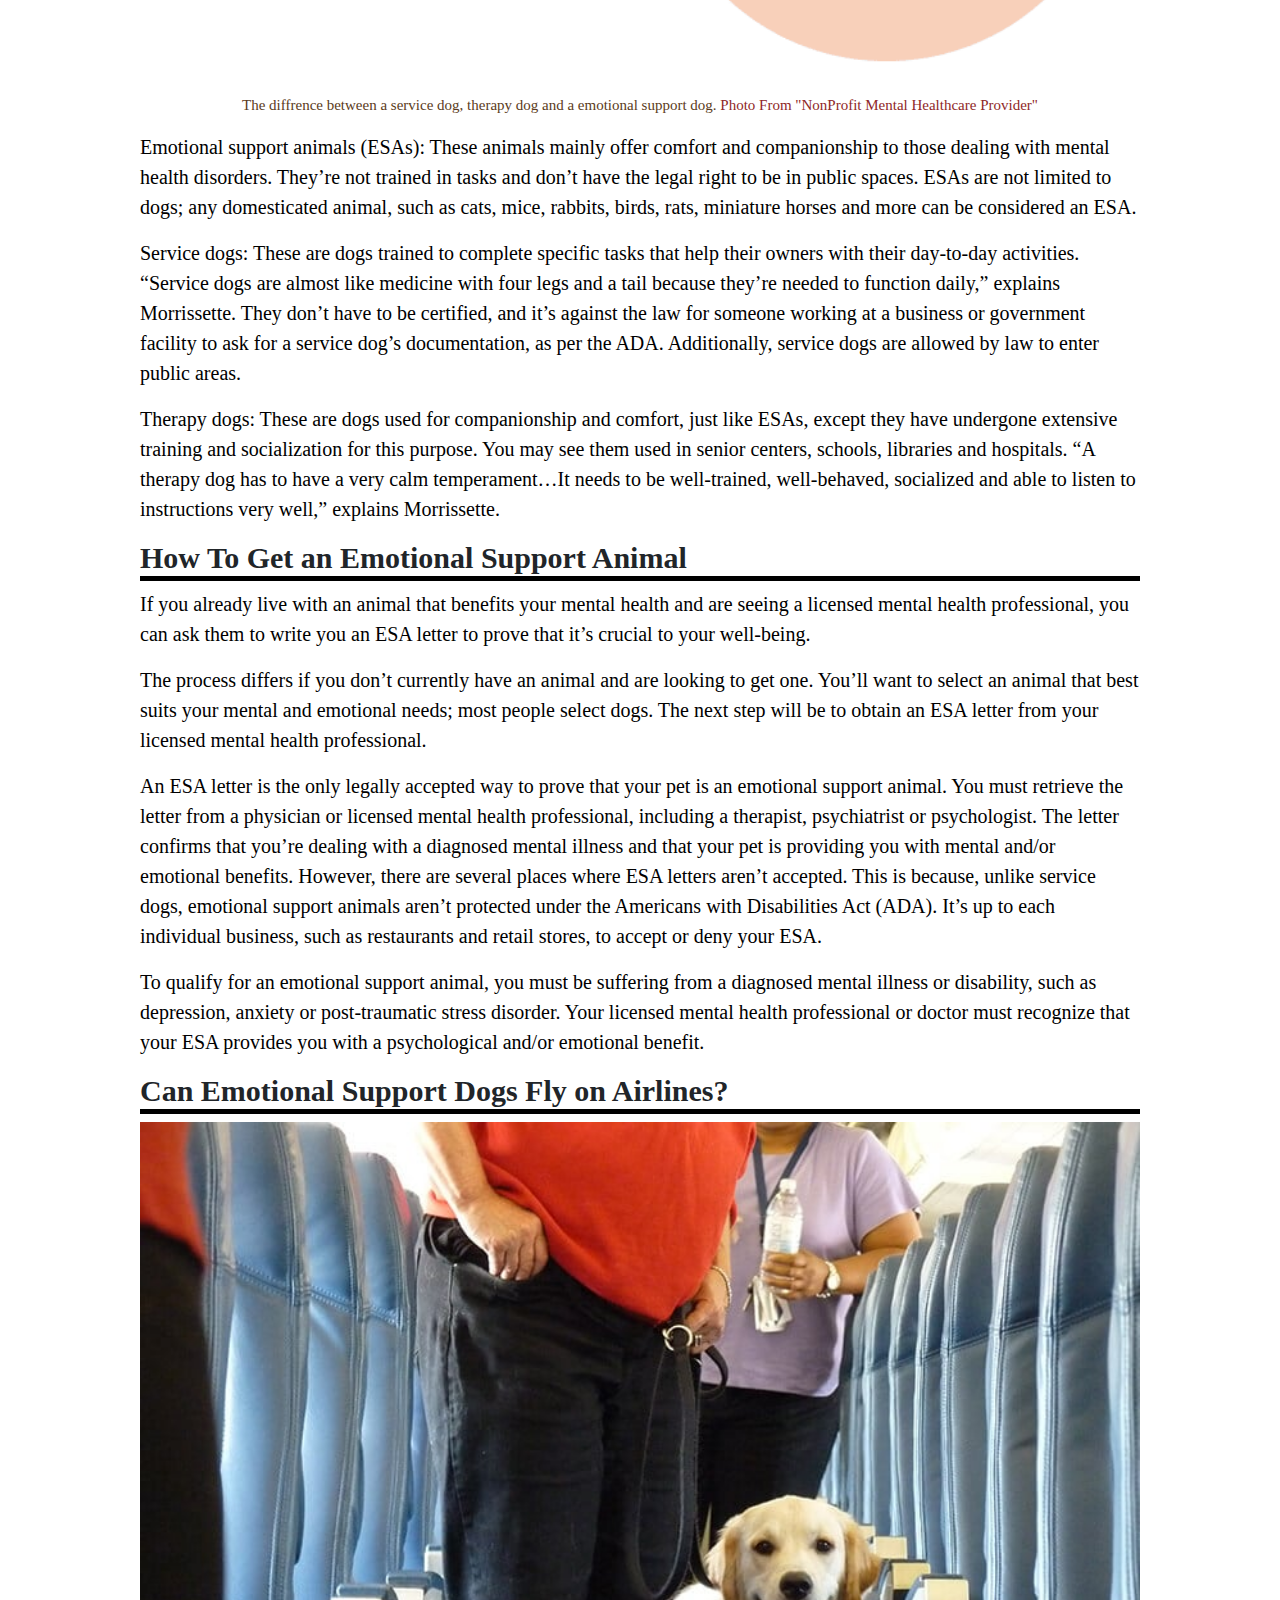
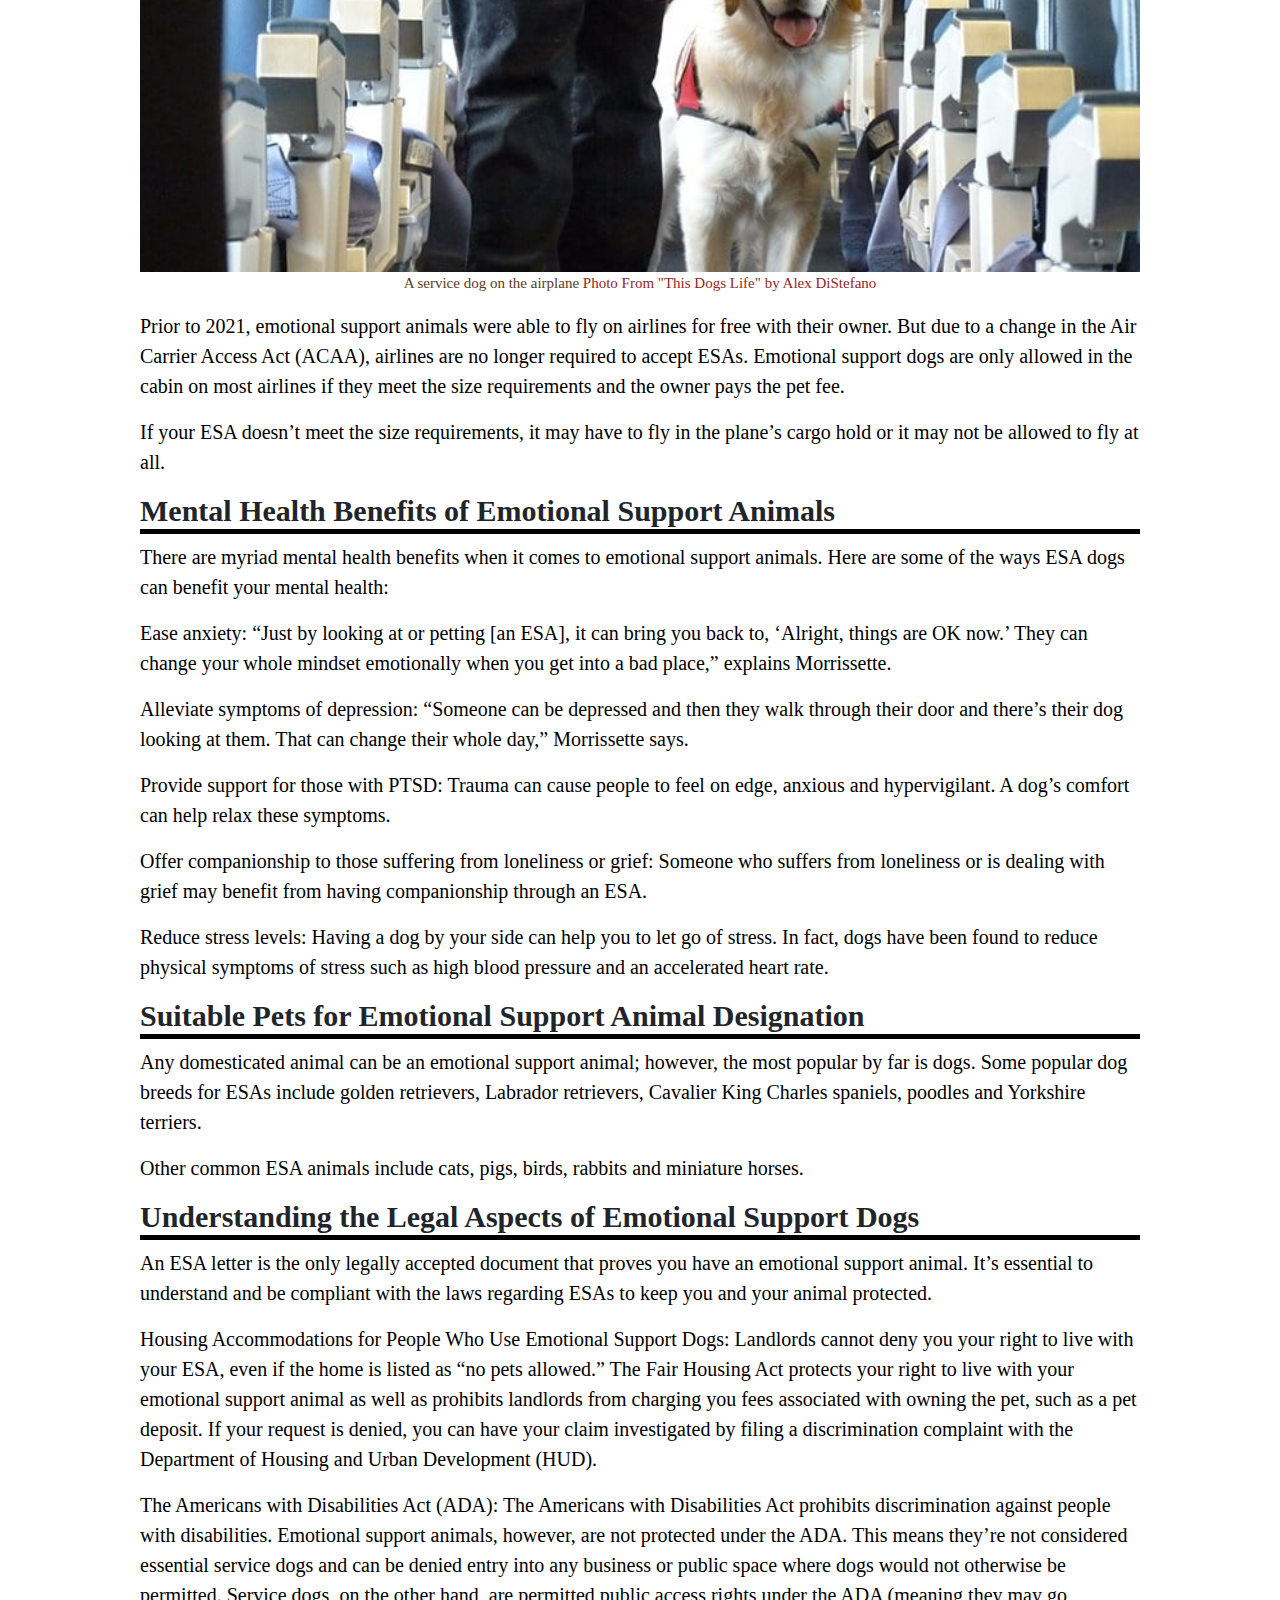
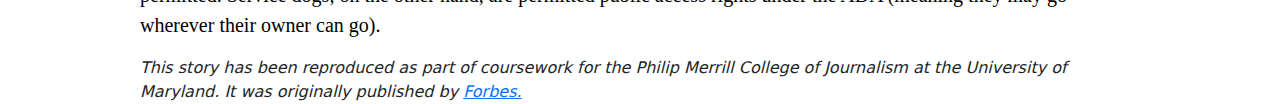
==== commit 857c64f2: "final Project" ====
--- a/final-project/index.html
+++ b/final-project/index.html
@@ -57,6 +57,9 @@
                             <li><a href="">ESA Dogs vs. Service Dogs vs. Therapy Dogs</a></li>
                             <li><a href="">How To Get an Emotional Support Animal</a></li>
                             <li><a href="">Can Emotional Support Dogs Fly on Airlines?</a></li>
+                           <li><a href="">Mental Health Benefits of Emotional Support Animals</a></li>
+                             <li><a href="">Suitable Pets for Emotional Support Animal Designation</a></li>
+                             <li><a href="">Understanding the Legal Aspects of Emotional Support Dogs</a></li>
                         </ul>
                     </nav>
 
